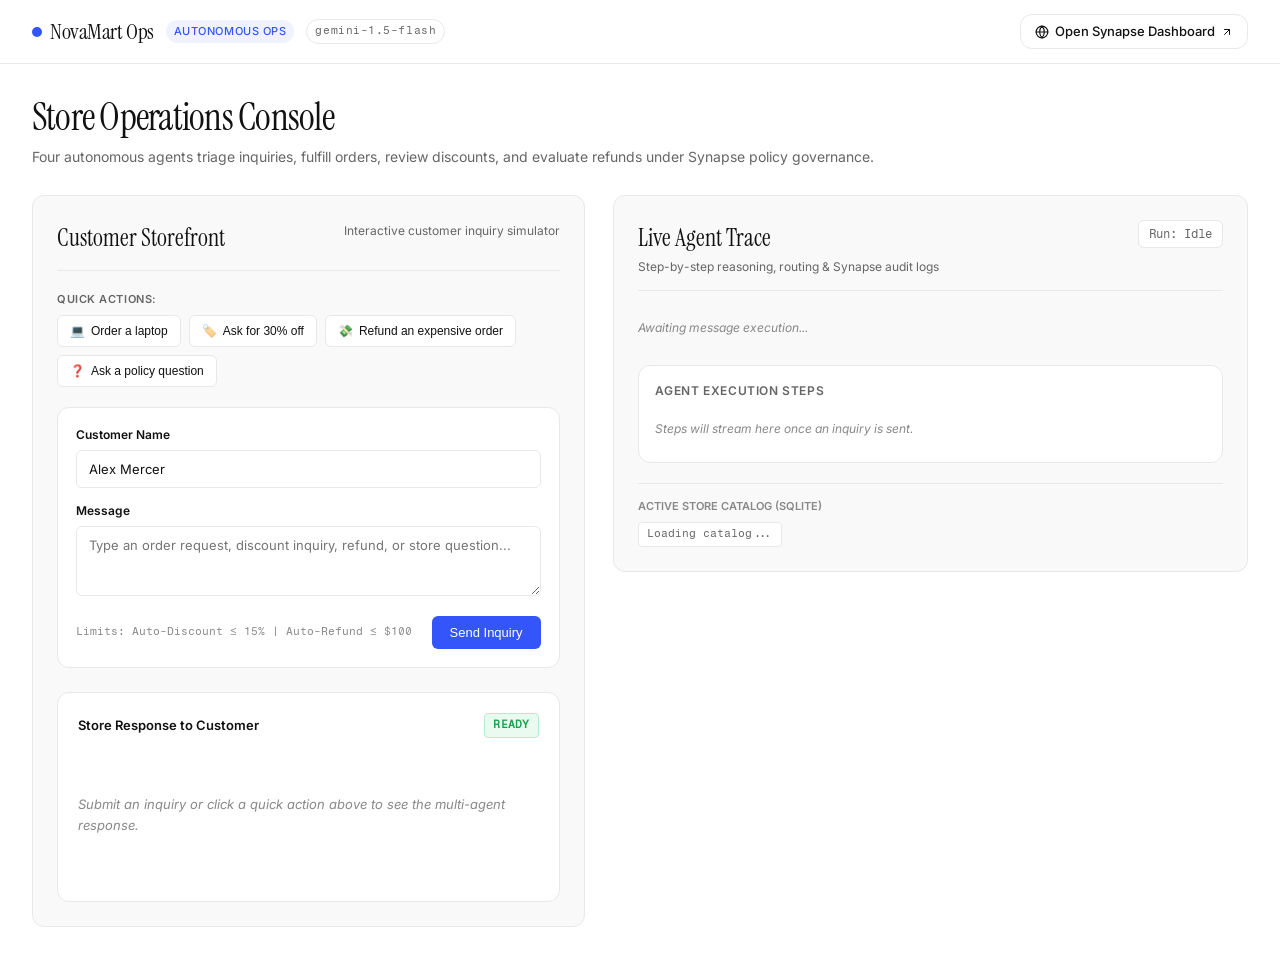
==== static/index.html @ 1705e511 "feat: implement 4 AI agents, Synapse SDK, and storefront UI" ====
<!DOCTYPE html>
<html lang="en">
<head>
  <meta charset="UTF-8">
  <meta name="viewport" content="width=device-width, initial-scale=1.0">
  <title>NovaMart Ops — Multi-Agent Electronics Storefront</title>
  
  <!-- Google Fonts: Inter, Instrument Serif, Fragment Mono -->
  <link rel="preconnect" href="https://fonts.googleapis.com">
  <link rel="preconnect" href="https://fonts.gstatic.com" crossorigin>
  <link href="https://fonts.googleapis.com/css2?family=Fragment+Mono:ital@0;1&family=Instrument+Serif:ital@0;1&family=Inter:wght@400;500;600;700&display=swap" rel="stylesheet">
  
  <link rel="stylesheet" href="/static/styles.css">
</head>
<body>
  <!-- Global Top Header -->
  <header class="app-header">
    <div class="header-left">
      <div class="brand-logo">
        <span class="logo-dot"></span>
        <span class="brand-title">NovaMart Ops</span>
      </div>
      <span class="header-pill">Autonomous Ops</span>
      <span class="header-pill outline" id="geminiModelPill">gemini-1.5-flash</span>
    </div>

    <div class="header-right">
      <a href="#" id="synapseDashboardLink" target="_blank" class="synapse-link" title="Open Synapse OS Management Console">
        <svg width="14" height="14" viewBox="0 0 24 24" fill="none" stroke="currentColor" stroke-width="2" stroke-linecap="round" stroke-linejoin="round">
          <circle cx="12" cy="12" r="10"></circle>
          <path d="M12 2a14.5 14.5 0 0 0 0 20 14.5 14.5 0 0 0 0-20"></path>
          <path d="M2 12h20"></path>
        </svg>
        <span>Open Synapse Dashboard</span>
        <svg width="12" height="12" viewBox="0 0 24 24" fill="none" stroke="currentColor" stroke-width="2" stroke-linecap="round" stroke-linejoin="round">
          <path d="M7 17l9.2-9.2M17 17V7H7"></path>
        </svg>
      </a>
    </div>
  </header>

  <!-- Main Grid Layout -->
  <main class="main-container">
    <div class="hero-strip">
      <h1 class="page-headline">Store Operations Console</h1>
      <p class="page-subline">Four autonomous agents triage inquiries, fulfill orders, review discounts, and evaluate refunds under Synapse policy governance.</p>
    </div>

    <div class="content-grid">
      <!-- LEFT PANEL: Customer Chat & Quick Actions -->
      <section class="panel chat-panel">
        <div class="panel-header">
          <h2 class="panel-title">Customer Storefront</h2>
          <span class="panel-subtitle">Interactive customer inquiry simulator</span>
        </div>

        <div class="quick-actions-bar">
          <span class="quick-label">Quick Actions:</span>
          <div class="quick-buttons">
            <button class="quick-btn" data-query="I'd like to order a laptop, please.">
              <span>💻</span> Order a laptop
            </button>
            <button class="quick-btn" data-query="Can I please get a 30% discount on my order?">
              <span>🏷️</span> Ask for 30% off
            </button>
            <button class="quick-btn" data-query="I need to refund an expensive order of $1,299.99 for a laptop.">
              <span>💸</span> Refund an expensive order
            </button>
            <button class="quick-btn" data-query="What is your return policy and warranty on electronics?">
              <span>❓</span> Ask a policy question
            </button>
          </div>
        </div>

        <form id="chatForm" class="chat-form">
          <div class="input-row">
            <label for="customerName" class="field-label">Customer Name</label>
            <input type="text" id="customerName" class="text-input" value="Alex Mercer" placeholder="e.g. Jordan Lee" required>
          </div>

          <div class="input-row">
            <label for="customerMessage" class="field-label">Message</label>
            <textarea id="customerMessage" class="textarea-input" rows="3" placeholder="Type an order request, discount inquiry, refund, or store question..." required></textarea>
          </div>

          <div class="form-footer">
            <div class="policy-reminder mono-text">Limits: Auto-Discount ≤ 15% | Auto-Refund ≤ $100</div>
            <button type="submit" id="sendBtn" class="btn-primary">
              <span id="btnText">Send Inquiry</span>
              <span id="btnSpinner" class="spinner" style="display: none;"></span>
            </button>
          </div>
        </form>

        <!-- Customer Reply Box -->
        <div class="reply-container" id="replyContainer">
          <div class="reply-header">
            <span class="reply-title">Store Response to Customer</span>
            <span class="chip chip-completed" id="replyStatusChip">Ready</span>
          </div>

          <!-- Human Approval Banner (Shown conditionally) -->
          <div class="approval-banner" id="approvalBanner" style="display: none;">
            <div class="approval-icon">⚠️</div>
            <div class="approval-content">
              <div class="approval-title">WAITING FOR HUMAN APPROVAL</div>
              <div class="approval-desc" id="approvalText">This transaction exceeds automated safety policy limits and has been escalated to Synapse for manager approval.</div>
            </div>
          </div>

          <div class="reply-body" id="replyBody">
            <p class="placeholder-text">Submit an inquiry or click a quick action above to see the multi-agent response.</p>
          </div>
        </div>
      </section>

      <!-- RIGHT PANEL: Live Multi-Agent Execution Trace -->
      <section class="panel trace-panel">
        <div class="panel-header">
          <div class="trace-header-titles">
            <h2 class="panel-title">Live Agent Trace</h2>
            <span class="panel-subtitle">Step-by-step reasoning, routing & Synapse audit logs</span>
          </div>
          <div class="trace-meta-id mono-text" id="traceRunId">Run: Idle</div>
        </div>

        <!-- Agent Execution Pipeline Summary -->
        <div class="agents-ran-strip" id="agentsRanStrip">
          <div class="empty-trace-note">Awaiting message execution...</div>
        </div>

        <!-- Aggregated Metrics Card -->
        <div class="metrics-grid" id="metricsGrid" style="display: none;">
          <div class="metric-card">
            <div class="metric-label">Input Tokens</div>
            <div class="metric-val mono-text" id="metricInTokens">0</div>
          </div>
          <div class="metric-card">
            <div class="metric-label">Output Tokens</div>
            <div class="metric-val mono-text" id="metricOutTokens">0</div>
          </div>
          <div class="metric-card">
            <div class="metric-label">Est. Cost (USD)</div>
            <div class="metric-val mono-text" id="metricCost">$0.000000</div>
          </div>
          <div class="metric-card">
            <div class="metric-label">Total Latency</div>
            <div class="metric-val mono-text" id="metricLatency">0 ms</div>
          </div>
        </div>

        <!-- Detailed Execution Steps -->
        <div class="steps-container">
          <div class="steps-title">Agent Execution Steps</div>
          <div class="steps-list" id="stepsList">
            <div class="empty-steps">Steps will stream here once an inquiry is sent.</div>
          </div>
        </div>

        <!-- Inventory Preview Footnote -->
        <div class="inventory-footer">
          <div class="inventory-title">Active Store Catalog (SQLite)</div>
          <div class="inventory-chips" id="inventoryChips">
            <span class="inv-chip mono-text">Loading catalog...</span>
          </div>
        </div>
      </section>
    </div>
  </main>

  <script src="/static/app.js"></script>
</body>
</html>
---- static/styles.css ----
/* ==========================================================================
   NovaMart Ops — Synapse OS Design System Theme
   Colors: Primary Blue #3455fa, Light Gray #f5f5f5, Border #e8e8e8, Text #111111
   Typography: Instrument Serif, Inter, Fragment Mono
   ========================================================================== */

:root {
  --bg-color: #ffffff;
  --text-main: #111111;
  --text-muted: #666666;
  --text-light: #888888;
  --panel-bg: #f9f9f9;
  --panel-card-bg: #ffffff;
  --border-color: #e8e8e8;
  --border-focus: #3455fa;
  --primary-blue: #3455fa;
  --primary-hover: #2643db;
  --chip-processing: #3455fa;
  --chip-completed: #16a34a;
  --chip-error: #dc2626;
  --chip-waiting: #d97706;
  --radius-sm: 6px;
  --radius-md: 12px;
  --radius-lg: 16px;
  --font-serif: 'Instrument Serif', Georgia, serif;
  --font-sans: 'Inter', -apple-system, BlinkMacSystemFont, "Segoe UI", Roboto, sans-serif;
  --font-mono: 'Fragment Mono', Menlo, Monaco, Consolas, monospace;
}

* {
  box-sizing: border-box;
  margin: 0;
  padding: 0;
}

body {
  background-color: var(--bg-color);
  color: var(--text-main);
  font-family: var(--font-sans);
  line-height: 1.5;
  -webkit-font-smoothing: antialiased;
  min-height: 100vh;
}

/* Header */
.app-header {
  height: 64px;
  border-bottom: 1px solid var(--border-color);
  display: flex;
  align-items: center;
  justify-content: space-between;
  padding: 0 32px;
  background: #ffffff;
  position: sticky;
  top: 0;
  z-index: 50;
}

.header-left {
  display: flex;
  align-items: center;
  gap: 12px;
}

.brand-logo {
  display: flex;
  align-items: center;
  gap: 8px;
}

.logo-dot {
  width: 10px;
  height: 10px;
  border-radius: 50%;
  background-color: var(--primary-blue);
  display: inline-block;
}

.brand-title {
  font-family: var(--font-serif);
  font-size: 22px;
  font-weight: 500;
  letter-spacing: -0.02em;
  color: var(--text-main);
}

.header-pill {
  font-size: 11px;
  font-weight: 500;
  padding: 3px 8px;
  border-radius: 20px;
  background-color: #f0f3ff;
  color: var(--primary-blue);
  text-transform: uppercase;
  letter-spacing: 0.05em;
}

.header-pill.outline {
  background: transparent;
  border: 1px solid var(--border-color);
  color: var(--text-muted);
  font-family: var(--font-mono);
  text-transform: none;
}

.synapse-link {
  display: inline-flex;
  align-items: center;
  gap: 6px;
  color: var(--text-main);
  text-decoration: none;
  font-size: 13px;
  font-weight: 500;
  padding: 7px 14px;
  border: 1px solid var(--border-color);
  border-radius: var(--radius-md);
  transition: all 0.15s ease;
  background: #ffffff;
}

.synapse-link:hover {
  background-color: #f7f7f7;
  border-color: #d0d0d0;
  color: var(--primary-blue);
}

/* Layout */
.main-container {
  max-width: 1380px;
  margin: 0 auto;
  padding: 32px;
}

.hero-strip {
  margin-bottom: 28px;
}

.page-headline {
  font-family: var(--font-serif);
  font-size: 38px;
  font-weight: 400;
  letter-spacing: -0.02em;
  color: var(--text-main);
  line-height: 1.15;
  margin-bottom: 6px;
}

.page-subline {
  font-size: 14px;
  color: var(--text-muted);
}

.content-grid {
  display: grid;
  grid-template-columns: 1fr 1.15fr;
  gap: 28px;
  align-items: start;
}

/* Panels */
.panel {
  background-color: var(--panel-bg);
  border: 1px solid var(--border-color);
  border-radius: var(--radius-md);
  padding: 24px;
}

.panel-header {
  display: flex;
  align-items: flex-start;
  justify-content: space-between;
  margin-bottom: 20px;
  border-bottom: 1px solid var(--border-color);
  padding-bottom: 14px;
}

.panel-title {
  font-family: var(--font-serif);
  font-size: 24px;
  font-weight: 400;
  color: var(--text-main);
}

.panel-subtitle {
  font-size: 12px;
  color: var(--text-muted);
  display: block;
  margin-top: 2px;
}

/* Quick Actions */
.quick-actions-bar {
  margin-bottom: 20px;
}

.quick-label {
  font-size: 11px;
  font-weight: 600;
  text-transform: uppercase;
  letter-spacing: 0.05em;
  color: var(--text-muted);
  display: block;
  margin-bottom: 8px;
}

.quick-buttons {
  display: flex;
  flex-wrap: wrap;
  gap: 8px;
}

.quick-btn {
  background-color: #ffffff;
  border: 1px solid var(--border-color);
  border-radius: var(--radius-sm);
  padding: 8px 12px;
  font-size: 12px;
  font-weight: 500;
  color: var(--text-main);
  cursor: pointer;
  display: inline-flex;
  align-items: center;
  gap: 6px;
  transition: all 0.12s ease;
}

.quick-btn:hover {
  border-color: var(--primary-blue);
  background-color: #f6f8ff;
  color: var(--primary-blue);
}

/* Forms */
.chat-form {
  background-color: #ffffff;
  border: 1px solid var(--border-color);
  border-radius: var(--radius-md);
  padding: 18px;
  margin-bottom: 24px;
}

.input-row {
  margin-bottom: 14px;
}

.field-label {
  display: block;
  font-size: 12px;
  font-weight: 600;
  color: var(--text-main);
  margin-bottom: 6px;
}

.text-input,
.textarea-input {
  width: 100%;
  border: 1px solid var(--border-color);
  border-radius: var(--radius-sm);
  padding: 10px 12px;
  font-size: 13px;
  font-family: var(--font-sans);
  color: var(--text-main);
  background-color: #ffffff;
  outline: none;
  transition: border-color 0.12s;
}

.text-input:focus,
.textarea-input:focus {
  border-color: var(--border-focus);
}

.textarea-input {
  resize: vertical;
}

.form-footer {
  display: flex;
  align-items: center;
  justify-content: space-between;
  margin-top: 10px;
}

.policy-reminder {
  font-size: 11px;
  color: var(--text-light);
}

.btn-primary {
  background-color: var(--primary-blue);
  color: #ffffff;
  border: none;
  border-radius: var(--radius-sm);
  padding: 9px 18px;
  font-size: 13px;
  font-weight: 500;
  cursor: pointer;
  display: inline-flex;
  align-items: center;
  gap: 8px;
  transition: background-color 0.15s;
}

.btn-primary:hover {
  background-color: var(--primary-hover);
}

.btn-primary:disabled {
  opacity: 0.6;
  cursor: not-allowed;
}

/* Response Box */
.reply-container {
  background-color: #ffffff;
  border: 1px solid var(--border-color);
  border-radius: var(--radius-md);
  padding: 20px;
}

.reply-header {
  display: flex;
  align-items: center;
  justify-content: space-between;
  margin-bottom: 12px;
}

.reply-title {
  font-size: 13px;
  font-weight: 600;
  color: var(--text-main);
}

.reply-body {
  font-size: 14px;
  color: var(--text-main);
  line-height: 1.6;
  white-space: pre-wrap;
}

.placeholder-text {
  color: var(--text-light);
  font-style: italic;
  font-size: 13px;
}

/* Approval Banner */
.approval-banner {
  background-color: #fffbeb;
  border: 1px solid #fde68a;
  border-radius: var(--radius-sm);
  padding: 12px 14px;
  display: flex;
  align-items: flex-start;
  gap: 12px;
  margin-bottom: 16px;
}

.approval-icon {
  font-size: 18px;
  line-height: 1;
}

.approval-title {
  font-family: var(--font-mono);
  font-size: 12px;
  font-weight: 700;
  color: #b45309;
  letter-spacing: 0.04em;
  margin-bottom: 3px;
}

.approval-desc {
  font-size: 12px;
  color: #92400e;
  line-height: 1.45;
}

/* Trace Panel Styles */
.trace-meta-id {
  font-size: 12px;
  color: var(--text-muted);
  background-color: #ffffff;
  padding: 4px 10px;
  border-radius: var(--radius-sm);
  border: 1px solid var(--border-color);
}

/* Agent Strip */
.agents-ran-strip {
  display: flex;
  flex-direction: column;
  gap: 10px;
  margin-bottom: 20px;
}

.agent-row-card {
  background-color: #ffffff;
  border: 1px solid var(--border-color);
  border-radius: var(--radius-sm);
  padding: 12px 14px;
  display: flex;
  align-items: center;
  justify-content: space-between;
}

.agent-info {
  display: flex;
  align-items: center;
  gap: 10px;
}

.agent-title {
  font-size: 13px;
  font-weight: 600;
}

.agent-metrics-mini {
  display: flex;
  align-items: center;
  gap: 14px;
  font-size: 11px;
  color: var(--text-muted);
}

/* Metrics Grid */
.metrics-grid {
  display: grid;
  grid-template-columns: repeat(4, 1fr);
  gap: 10px;
  margin-bottom: 20px;
}

.metric-card {
  background-color: #ffffff;
  border: 1px solid var(--border-color);
  border-radius: var(--radius-sm);
  padding: 10px 12px;
}

.metric-label {
  font-size: 10px;
  font-weight: 600;
  text-transform: uppercase;
  color: var(--text-light);
  margin-bottom: 4px;
}

.metric-val {
  font-size: 13px;
  color: var(--text-main);
  font-weight: 600;
}

/* Steps List */
.steps-container {
  background-color: #ffffff;
  border: 1px solid var(--border-color);
  border-radius: var(--radius-md);
  padding: 16px;
  margin-bottom: 20px;
}

.steps-title {
  font-size: 12px;
  font-weight: 600;
  text-transform: uppercase;
  letter-spacing: 0.05em;
  color: var(--text-muted);
  margin-bottom: 12px;
}

.steps-list {
  display: flex;
  flex-direction: column;
  gap: 10px;
}

.step-item {
  border-left: 2px solid var(--primary-blue);
  padding-left: 12px;
  margin-left: 4px;
}

.step-header {
  display: flex;
  align-items: center;
  gap: 8px;
  margin-bottom: 4px;
}

.step-num {
  font-size: 11px;
  font-weight: 700;
  color: var(--primary-blue);
}

.step-agent {
  font-size: 11px;
  font-weight: 600;
  color: var(--text-main);
}

.step-action {
  font-size: 10px;
  background-color: #f0f0f0;
  padding: 2px 6px;
  border-radius: 4px;
  color: #333333;
}

.step-detail {
  font-size: 12px;
  color: var(--text-muted);
  line-height: 1.45;
}

.empty-trace-note,
.empty-steps {
  font-size: 12px;
  color: var(--text-light);
  font-style: italic;
  padding: 8px 0;
}

/* Status Chips */
.chip {
  display: inline-flex;
  align-items: center;
  padding: 3px 8px;
  border-radius: 4px;
  font-size: 11px;
  font-weight: 600;
  font-family: var(--font-mono);
  letter-spacing: 0.02em;
  text-transform: uppercase;
}

.chip-processing {
  background-color: #ebf0ff;
  color: var(--chip-processing);
  border: 1px solid #cbd7ff;
}

.chip-completed {
  background-color: #eafaf1;
  color: var(--chip-completed);
  border: 1px solid #b7ebd0;
}

.chip-waiting {
  background-color: #fef8ee;
  color: var(--chip-waiting);
  border: 1px solid #f9dfaf;
}

.chip-error {
  background-color: #feeeee;
  color: var(--chip-error);
  border: 1px solid #f9c2c2;
}

/* Inventory Footnote */
.inventory-footer {
  border-top: 1px solid var(--border-color);
  padding-top: 14px;
}

.inventory-title {
  font-size: 11px;
  font-weight: 600;
  text-transform: uppercase;
  color: var(--text-light);
  margin-bottom: 8px;
}

.inventory-chips {
  display: flex;
  flex-wrap: wrap;
  gap: 6px;
}

.inv-chip {
  background-color: #ffffff;
  border: 1px solid var(--border-color);
  border-radius: 4px;
  font-size: 11px;
  padding: 3px 8px;
  color: var(--text-muted);
}

/* Utility */
.mono-text {
  font-family: var(--font-mono);
}

.spinner {
  display: inline-block;
  width: 14px;
  height: 14px;
  border: 2px solid rgba(255, 255, 255, 0.3);
  border-radius: 50%;
  border-top-color: #ffffff;
  animation: spin 0.7s linear infinite;
}

@keyframes spin {
  to { transform: rotate(360deg); }
}

/* Responsive */
@media (max-width: 960px) {
  .content-grid {
    grid-template-columns: 1fr;
  }
  .app-header {
    padding: 0 16px;
  }
  .main-container {
    padding: 20px 16px;
  }
  .metrics-grid {
    grid-template-columns: repeat(2, 1fr);
  }
}
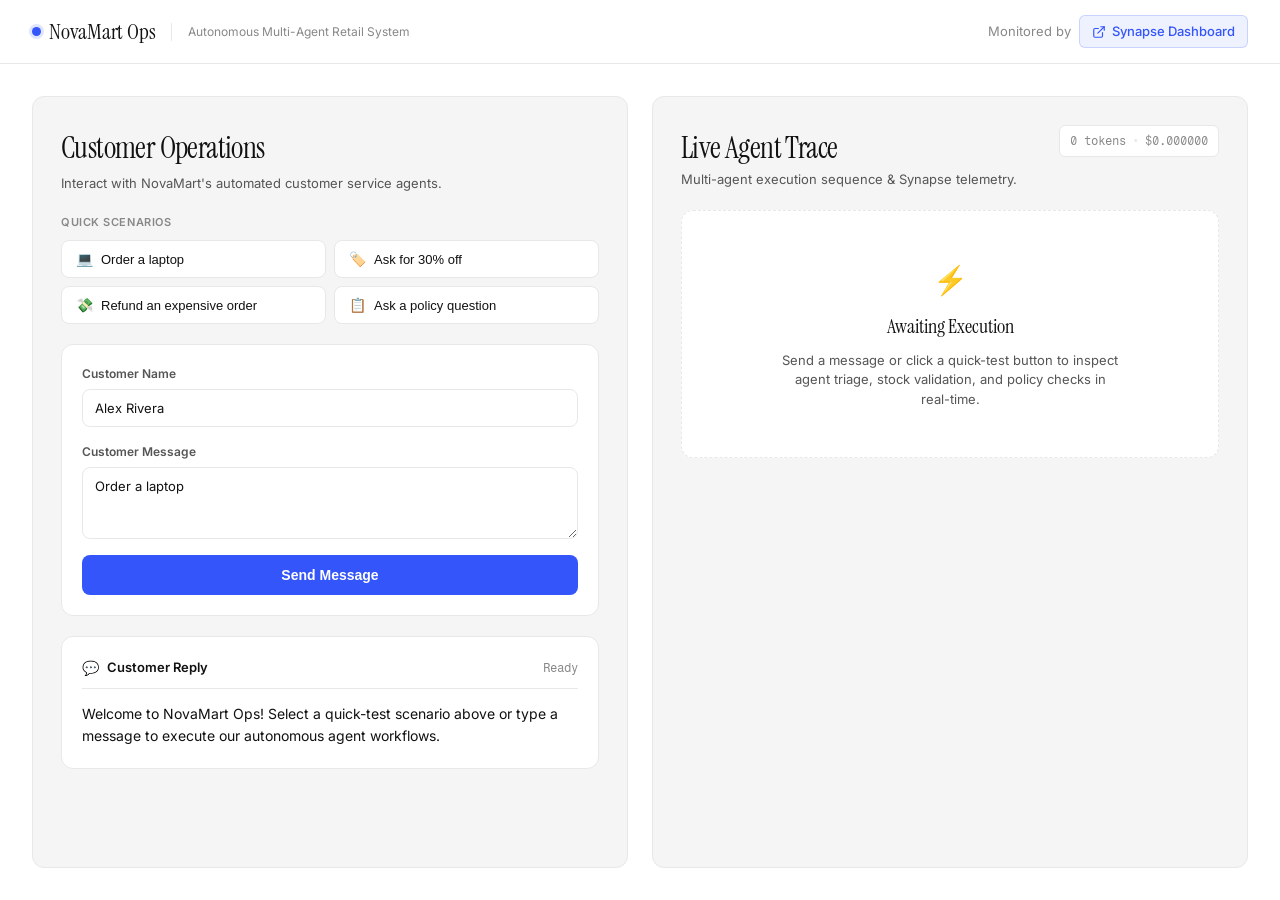
==== commit e5bb14af: "feat: initial commit for NovaMart Ops multi-agent retail system with Synapse integration" ====
--- a/static/index.html
+++ b/static/index.html
@@ -3,169 +3,131 @@
 <head>
   <meta charset="UTF-8">
   <meta name="viewport" content="width=device-width, initial-scale=1.0">
-  <title>NovaMart Ops — Multi-Agent Electronics Storefront</title>
-  
-  <!-- Google Fonts: Inter, Instrument Serif, Fragment Mono -->
+  <title>NovaMart Ops — Multi-Agent Customer Operations</title>
   <link rel="preconnect" href="https://fonts.googleapis.com">
   <link rel="preconnect" href="https://fonts.gstatic.com" crossorigin>
-  <link href="https://fonts.googleapis.com/css2?family=Fragment+Mono:ital@0;1&family=Instrument+Serif:ital@0;1&family=Inter:wght@400;500;600;700&display=swap" rel="stylesheet">
-  
-  <link rel="stylesheet" href="/static/styles.css">
+  <link href="https://fonts.googleapis.com/css2?family=Fragment+Mono:ital,wght@0,400;0,500;1,400&family=Instrument+Serif:ital@0;1&family=Inter:wght@400;500;600;700&display=swap" rel="stylesheet">
+  <link rel="stylesheet" href="/static/style.css">
 </head>
 <body>
-  <!-- Global Top Header -->
+  <!-- Header -->
   <header class="app-header">
     <div class="header-left">
-      <div class="brand-logo">
-        <span class="logo-dot"></span>
+      <div class="brand-badge">
+        <span class="brand-dot"></span>
         <span class="brand-title">NovaMart Ops</span>
       </div>
-      <span class="header-pill">Autonomous Ops</span>
-      <span class="header-pill outline" id="geminiModelPill">gemini-1.5-flash</span>
+      <span class="header-tag">Autonomous Multi-Agent Retail System</span>
     </div>
-
     <div class="header-right">
-      <a href="#" id="synapseDashboardLink" target="_blank" class="synapse-link" title="Open Synapse OS Management Console">
-        <svg width="14" height="14" viewBox="0 0 24 24" fill="none" stroke="currentColor" stroke-width="2" stroke-linecap="round" stroke-linejoin="round">
-          <circle cx="12" cy="12" r="10"></circle>
-          <path d="M12 2a14.5 14.5 0 0 0 0 20 14.5 14.5 0 0 0 0-20"></path>
-          <path d="M2 12h20"></path>
-        </svg>
-        <span>Open Synapse Dashboard</span>
-        <svg width="12" height="12" viewBox="0 0 24 24" fill="none" stroke="currentColor" stroke-width="2" stroke-linecap="round" stroke-linejoin="round">
-          <path d="M7 17l9.2-9.2M17 17V7H7"></path>
-        </svg>
-      </a>
+      <div class="header-meta">
+        <span class="meta-label">Monitored by</span>
+        <a id="synapse-dashboard-link" href="https://api.synapse.example.com" target="_blank" rel="noopener noreferrer" class="synapse-link">
+          <svg width="14" height="14" viewBox="0 0 24 24" fill="none" stroke="currentColor" stroke-width="2" stroke-linecap="round" stroke-linejoin="round"><path d="M18 13v6a2 2 0 0 1-2 2H5a2 2 0 0 1-2-2V8a2 2 0 0 1 2-2h6"></path><polyline points="15 3 21 3 21 9"></polyline><line x1="10" y1="14" x2="21" y2="3"></line></svg>
+          Synapse Dashboard
+        </a>
+      </div>
     </div>
   </header>
 
-  <!-- Main Grid Layout -->
-  <main class="main-container">
-    <div class="hero-strip">
-      <h1 class="page-headline">Store Operations Console</h1>
-      <p class="page-subline">Four autonomous agents triage inquiries, fulfill orders, review discounts, and evaluate refunds under Synapse policy governance.</p>
-    </div>
+  <!-- Main Container -->
+  <main class="main-layout">
+    <!-- Left Column: Customer Console -->
+    <section class="panel console-panel">
+      <div class="panel-header">
+        <h1 class="panel-title">Customer Operations</h1>
+        <p class="panel-subtitle">Interact with NovaMart's automated customer service agents.</p>
+      </div>
 
-    <div class="content-grid">
-      <!-- LEFT PANEL: Customer Chat & Quick Actions -->
-      <section class="panel chat-panel">
-        <div class="panel-header">
-          <h2 class="panel-title">Customer Storefront</h2>
-          <span class="panel-subtitle">Interactive customer inquiry simulator</span>
+      <!-- Quick Test Buttons -->
+      <div class="quick-tests-container">
+        <div class="section-label">Quick Scenarios</div>
+        <div class="quick-buttons-grid">
+          <button type="button" class="btn-quick" data-text="Order a laptop">
+            <span class="quick-icon">💻</span>
+            <span>Order a laptop</span>
+          </button>
+          <button type="button" class="btn-quick" data-text="Ask for 30% off">
+            <span class="quick-icon">🏷️</span>
+            <span>Ask for 30% off</span>
+          </button>
+          <button type="button" class="btn-quick" data-text="Refund an expensive order">
+            <span class="quick-icon">💸</span>
+            <span>Refund an expensive order</span>
+          </button>
+          <button type="button" class="btn-quick" data-text="What is your return and warranty policy?">
+            <span class="quick-icon">📋</span>
+            <span>Ask a policy question</span>
+          </button>
+        </div>
+      </div>
+
+      <!-- Customer Input Form -->
+      <form id="chat-form" class="chat-form">
+        <div class="form-row">
+          <label for="customer-name" class="input-label">Customer Name</label>
+          <input type="text" id="customer-name" class="text-input" value="Alex Rivera" placeholder="e.g. Alex Rivera" required>
         </div>
 
-        <div class="quick-actions-bar">
-          <span class="quick-label">Quick Actions:</span>
-          <div class="quick-buttons">
-            <button class="quick-btn" data-query="I'd like to order a laptop, please.">
-              <span>💻</span> Order a laptop
-            </button>
-            <button class="quick-btn" data-query="Can I please get a 30% discount on my order?">
-              <span>🏷️</span> Ask for 30% off
-            </button>
-            <button class="quick-btn" data-query="I need to refund an expensive order of $1,299.99 for a laptop.">
-              <span>💸</span> Refund an expensive order
-            </button>
-            <button class="quick-btn" data-query="What is your return policy and warranty on electronics?">
-              <span>❓</span> Ask a policy question
-            </button>
+        <div class="form-row">
+          <label for="customer-message" class="input-label">Customer Message</label>
+          <textarea id="customer-message" class="text-area" rows="3" placeholder="Type your order, refund, discount, or policy question..." required>Order a laptop</textarea>
+        </div>
+
+        <button type="submit" id="btn-submit" class="btn-primary">
+          <span class="btn-text">Send Message</span>
+          <span class="btn-spinner" style="display:none;"></span>
+        </button>
+      </form>
+
+      <!-- Customer Reply Section -->
+      <div class="customer-reply-card" id="reply-container">
+        <div class="reply-header">
+          <div class="reply-title-row">
+            <span class="reply-icon">💬</span>
+            <span class="reply-title">Customer Reply</span>
+          </div>
+          <span id="reply-time" class="mono-meta">Ready</span>
+        </div>
+
+        <!-- Approval Alert Banner -->
+        <div id="approval-banner" class="approval-alert" style="display:none;">
+          <div class="alert-icon">⚠️</div>
+          <div class="alert-body">
+            <div class="alert-title">WAITING FOR HUMAN APPROVAL</div>
+            <div id="approval-notice-text" class="alert-text"></div>
           </div>
         </div>
 
-        <form id="chatForm" class="chat-form">
-          <div class="input-row">
-            <label for="customerName" class="field-label">Customer Name</label>
-            <input type="text" id="customerName" class="text-input" value="Alex Mercer" placeholder="e.g. Jordan Lee" required>
-          </div>
+        <div id="customer-reply-content" class="reply-body">
+          Welcome to NovaMart Ops! Select a quick-test scenario above or type a message to execute our autonomous agent workflows.
+        </div>
+      </div>
+    </section>
 
-          <div class="input-row">
-            <label for="customerMessage" class="field-label">Message</label>
-            <textarea id="customerMessage" class="textarea-input" rows="3" placeholder="Type an order request, discount inquiry, refund, or store question..." required></textarea>
-          </div>
+    <!-- Right Column: Live Agent Trace & Synapse Monitor -->
+    <section class="panel trace-panel">
+      <div class="panel-header trace-header-row">
+        <div>
+          <h2 class="panel-title">Live Agent Trace</h2>
+          <p class="panel-subtitle">Multi-agent execution sequence & Synapse telemetry.</p>
+        </div>
+        <div class="trace-totals mono-meta" id="trace-summary">
+          <span>0 tokens</span>
+          <span class="dot-separator">•</span>
+          <span>$0.000000</span>
+        </div>
+      </div>
 
-          <div class="form-footer">
-            <div class="policy-reminder mono-text">Limits: Auto-Discount ≤ 15% | Auto-Refund ≤ $100</div>
-            <button type="submit" id="sendBtn" class="btn-primary">
-              <span id="btnText">Send Inquiry</span>
-              <span id="btnSpinner" class="spinner" style="display: none;"></span>
-            </button>
-          </div>
-        </form>
-
-        <!-- Customer Reply Box -->
-        <div class="reply-container" id="replyContainer">
-          <div class="reply-header">
-            <span class="reply-title">Store Response to Customer</span>
-            <span class="chip chip-completed" id="replyStatusChip">Ready</span>
-          </div>
-
-          <!-- Human Approval Banner (Shown conditionally) -->
-          <div class="approval-banner" id="approvalBanner" style="display: none;">
-            <div class="approval-icon">⚠️</div>
-            <div class="approval-content">
-              <div class="approval-title">WAITING FOR HUMAN APPROVAL</div>
-              <div class="approval-desc" id="approvalText">This transaction exceeds automated safety policy limits and has been escalated to Synapse for manager approval.</div>
-            </div>
-          </div>
-
-          <div class="reply-body" id="replyBody">
-            <p class="placeholder-text">Submit an inquiry or click a quick action above to see the multi-agent response.</p>
-          </div>
+      <!-- Agent Chain Container -->
+      <div id="agent-chain-list" class="agent-chain">
+        <div class="empty-trace-state">
+          <div class="empty-icon">⚡</div>
+          <div class="empty-title">Awaiting Execution</div>
+          <div class="empty-desc">Send a message or click a quick-test button to inspect agent triage, stock validation, and policy checks in real-time.</div>
         </div>
-      </section>
-
-      <!-- RIGHT PANEL: Live Multi-Agent Execution Trace -->
-      <section class="panel trace-panel">
-        <div class="panel-header">
-          <div class="trace-header-titles">
-            <h2 class="panel-title">Live Agent Trace</h2>
-            <span class="panel-subtitle">Step-by-step reasoning, routing & Synapse audit logs</span>
-          </div>
-          <div class="trace-meta-id mono-text" id="traceRunId">Run: Idle</div>
-        </div>
-
-        <!-- Agent Execution Pipeline Summary -->
-        <div class="agents-ran-strip" id="agentsRanStrip">
-          <div class="empty-trace-note">Awaiting message execution...</div>
-        </div>
-
-        <!-- Aggregated Metrics Card -->
-        <div class="metrics-grid" id="metricsGrid" style="display: none;">
-          <div class="metric-card">
-            <div class="metric-label">Input Tokens</div>
-            <div class="metric-val mono-text" id="metricInTokens">0</div>
-          </div>
-          <div class="metric-card">
-            <div class="metric-label">Output Tokens</div>
-            <div class="metric-val mono-text" id="metricOutTokens">0</div>
-          </div>
-          <div class="metric-card">
-            <div class="metric-label">Est. Cost (USD)</div>
-            <div class="metric-val mono-text" id="metricCost">$0.000000</div>
-          </div>
-          <div class="metric-card">
-            <div class="metric-label">Total Latency</div>
-            <div class="metric-val mono-text" id="metricLatency">0 ms</div>
-          </div>
-        </div>
-
-        <!-- Detailed Execution Steps -->
-        <div class="steps-container">
-          <div class="steps-title">Agent Execution Steps</div>
-          <div class="steps-list" id="stepsList">
-            <div class="empty-steps">Steps will stream here once an inquiry is sent.</div>
-          </div>
-        </div>
-
-        <!-- Inventory Preview Footnote -->
-        <div class="inventory-footer">
-          <div class="inventory-title">Active Store Catalog (SQLite)</div>
-          <div class="inventory-chips" id="inventoryChips">
-            <span class="inv-chip mono-text">Loading catalog...</span>
-          </div>
-        </div>
-      </section>
-    </div>
+      </div>
+    </section>
   </main>
 
   <script src="/static/app.js"></script>
--- a/static/style.css
+++ b/static/style.css
@@ -0,0 +1,614 @@
+/* ==============================================================================
+   NovaMart Ops - Synapse OS Aesthetic Design System
+   ============================================================================== */
+
+:root {
+  --bg-page: #ffffff;
+  --bg-panel: #f5f5f5;
+  --bg-subtle: #fafafa;
+  --border-color: #e8e8e8;
+  --border-hover: #d1d5db;
+  
+  --text-primary: #111111;
+  --text-secondary: #555555;
+  --text-tertiary: #888888;
+  
+  --primary-blue: #3455fa;
+  --primary-blue-hover: #2643dc;
+  --primary-blue-subtle: #eef2ff;
+
+  /* Status Colors */
+  --status-proc-bg: #eff6ff;
+  --status-proc-text: #1d4ed8;
+  --status-proc-border: #bfdbfe;
+
+  --status-comp-bg: #f0fdf4;
+  --status-comp-text: #166534;
+  --status-comp-border: #bbf7d0;
+
+  --status-wait-bg: #fffbeb;
+  --status-wait-text: #b45309;
+  --status-wait-border: #fde68a;
+
+  --status-err-bg: #fef2f2;
+  --status-err-text: #991b1b;
+  --status-err-border: #fecaca;
+
+  /* Typography */
+  --font-serif: "Instrument Serif", Georgia, serif;
+  --font-sans: "Inter", -apple-system, BlinkMacSystemFont, "Segoe UI", Roboto, sans-serif;
+  --font-mono: "Fragment Mono", monospace;
+
+  --radius-lg: 12px;
+  --radius-md: 8px;
+  --radius-sm: 6px;
+}
+
+* {
+  box-sizing: border-box;
+  margin: 0;
+  padding: 0;
+}
+
+body {
+  background-color: var(--bg-page);
+  color: var(--text-primary);
+  font-family: var(--font-sans);
+  font-size: 14px;
+  line-height: 1.5;
+  -webkit-font-smoothing: antialiased;
+  min-height: 100vh;
+  display: flex;
+  flex-direction: column;
+}
+
+/* Header */
+.app-header {
+  height: 64px;
+  background-color: #ffffff;
+  border-bottom: 1px solid var(--border-color);
+  padding: 0 32px;
+  display: flex;
+  align-items: center;
+  justify-content: space-between;
+}
+
+.header-left {
+  display: flex;
+  align-items: center;
+  gap: 16px;
+}
+
+.brand-badge {
+  display: flex;
+  align-items: center;
+  gap: 8px;
+}
+
+.brand-dot {
+  width: 9px;
+  height: 9px;
+  background-color: var(--primary-blue);
+  border-radius: 50%;
+  box-shadow: 0 0 0 3px rgba(52, 85, 250, 0.15);
+}
+
+.brand-title {
+  font-family: var(--font-serif);
+  font-size: 22px;
+  font-weight: 400;
+  letter-spacing: -0.01em;
+  color: var(--text-primary);
+}
+
+.header-tag {
+  font-size: 12px;
+  color: var(--text-tertiary);
+  border-left: 1px solid var(--border-color);
+  padding-left: 16px;
+}
+
+.header-right {
+  display: flex;
+  align-items: center;
+}
+
+.header-meta {
+  display: flex;
+  align-items: center;
+  gap: 8px;
+  font-size: 13px;
+}
+
+.meta-label {
+  color: var(--text-tertiary);
+}
+
+.synapse-link {
+  display: inline-flex;
+  align-items: center;
+  gap: 6px;
+  color: var(--primary-blue);
+  text-decoration: none;
+  font-weight: 500;
+  padding: 6px 12px;
+  border-radius: var(--radius-sm);
+  background-color: var(--primary-blue-subtle);
+  border: 1px solid rgba(52, 85, 250, 0.2);
+  transition: all 0.15s ease;
+}
+
+.synapse-link:hover {
+  background-color: #e0e7ff;
+  color: var(--primary-blue-hover);
+}
+
+/* Main Layout */
+.main-layout {
+  flex: 1;
+  padding: 32px;
+  display: grid;
+  grid-template-columns: 1fr 1fr;
+  gap: 24px;
+  max-width: 1560px;
+  margin: 0 auto;
+  width: 100%;
+}
+
+/* Panel Containers */
+.panel {
+  background-color: var(--bg-panel);
+  border: 1px solid var(--border-color);
+  border-radius: var(--radius-lg);
+  padding: 28px;
+  display: flex;
+  flex-direction: column;
+  gap: 20px;
+}
+
+.panel-header {
+  display: flex;
+  flex-direction: column;
+  gap: 4px;
+}
+
+.panel-title {
+  font-family: var(--font-serif);
+  font-size: 30px;
+  font-weight: 400;
+  letter-spacing: -0.02em;
+  color: var(--text-primary);
+}
+
+.panel-subtitle {
+  font-size: 13px;
+  color: var(--text-secondary);
+}
+
+/* Quick Scenarios */
+.quick-tests-container {
+  display: flex;
+  flex-direction: column;
+  gap: 10px;
+}
+
+.section-label {
+  font-size: 11px;
+  font-weight: 600;
+  text-transform: uppercase;
+  letter-spacing: 0.05em;
+  color: var(--text-tertiary);
+}
+
+.quick-buttons-grid {
+  display: grid;
+  grid-template-columns: repeat(2, 1fr);
+  gap: 8px;
+}
+
+.btn-quick {
+  background-color: #ffffff;
+  border: 1px solid var(--border-color);
+  border-radius: var(--radius-md);
+  padding: 10px 14px;
+  font-size: 13px;
+  font-weight: 500;
+  color: var(--text-primary);
+  display: flex;
+  align-items: center;
+  gap: 8px;
+  cursor: pointer;
+  text-align: left;
+  transition: all 0.15s ease;
+}
+
+.btn-quick:hover {
+  border-color: var(--border-hover);
+  background-color: #fafafa;
+  transform: translateY(-1px);
+}
+
+.quick-icon {
+  font-size: 14px;
+}
+
+/* Customer Input Form */
+.chat-form {
+  display: flex;
+  flex-direction: column;
+  gap: 16px;
+  background-color: #ffffff;
+  border: 1px solid var(--border-color);
+  border-radius: var(--radius-lg);
+  padding: 20px;
+}
+
+.form-row {
+  display: flex;
+  flex-direction: column;
+  gap: 6px;
+}
+
+.input-label {
+  font-size: 12px;
+  font-weight: 600;
+  color: var(--text-secondary);
+}
+
+.text-input,
+.text-area {
+  width: 100%;
+  background-color: #ffffff;
+  border: 1px solid var(--border-color);
+  border-radius: var(--radius-md);
+  padding: 10px 12px;
+  font-family: var(--font-sans);
+  font-size: 13px;
+  color: var(--text-primary);
+  outline: none;
+  transition: border-color 0.15s ease;
+}
+
+.text-input:focus,
+.text-area:focus {
+  border-color: var(--primary-blue);
+}
+
+.text-area {
+  resize: vertical;
+  min-height: 72px;
+}
+
+.btn-primary {
+  background-color: var(--primary-blue);
+  color: #ffffff;
+  border: none;
+  border-radius: var(--radius-md);
+  padding: 12px 18px;
+  font-size: 14px;
+  font-weight: 600;
+  cursor: pointer;
+  display: flex;
+  align-items: center;
+  justify-content: center;
+  gap: 8px;
+  transition: background-color 0.15s ease;
+}
+
+.btn-primary:hover {
+  background-color: var(--primary-blue-hover);
+}
+
+.btn-primary:disabled {
+  opacity: 0.6;
+  cursor: not-allowed;
+}
+
+/* Spinner */
+.btn-spinner {
+  width: 14px;
+  height: 14px;
+  border: 2px solid rgba(255, 255, 255, 0.4);
+  border-top-color: #ffffff;
+  border-radius: 50%;
+  animation: spin 0.6s linear infinite;
+}
+
+@keyframes spin {
+  to { transform: rotate(360deg); }
+}
+
+/* Customer Reply Card */
+.customer-reply-card {
+  background-color: #ffffff;
+  border: 1px solid var(--border-color);
+  border-radius: var(--radius-lg);
+  padding: 20px;
+  display: flex;
+  flex-direction: column;
+  gap: 14px;
+}
+
+.reply-header {
+  display: flex;
+  align-items: center;
+  justify-content: space-between;
+  border-bottom: 1px solid var(--border-color);
+  padding-bottom: 10px;
+}
+
+.reply-title-row {
+  display: flex;
+  align-items: center;
+  gap: 8px;
+}
+
+.reply-title {
+  font-size: 13px;
+  font-weight: 600;
+  color: var(--text-primary);
+}
+
+.mono-meta {
+  font-family: var(--font-mono);
+  font-size: 12px;
+  color: var(--text-tertiary);
+}
+
+.reply-body {
+  font-size: 14px;
+  color: var(--text-primary);
+  line-height: 1.6;
+}
+
+/* Approval Alert Banner */
+.approval-alert {
+  background-color: var(--status-wait-bg);
+  border: 1px solid var(--status-wait-border);
+  border-radius: var(--radius-md);
+  padding: 12px 14px;
+  display: flex;
+  align-items: flex-start;
+  gap: 12px;
+}
+
+.alert-icon {
+  font-size: 18px;
+  line-height: 1;
+}
+
+.alert-title {
+  font-size: 11px;
+  font-weight: 700;
+  letter-spacing: 0.04em;
+  color: var(--status-wait-text);
+  margin-bottom: 3px;
+}
+
+.alert-text {
+  font-size: 13px;
+  color: var(--text-primary);
+  line-height: 1.4;
+}
+
+/* Right Panel: Live Agent Trace */
+.trace-header-row {
+  flex-direction: row;
+  justify-content: space-between;
+  align-items: flex-start;
+}
+
+.trace-totals {
+  background-color: #ffffff;
+  border: 1px solid var(--border-color);
+  border-radius: var(--radius-sm);
+  padding: 6px 10px;
+  display: flex;
+  align-items: center;
+  gap: 6px;
+}
+
+.dot-separator {
+  color: var(--border-color);
+}
+
+.agent-chain {
+  display: flex;
+  flex-direction: column;
+  gap: 14px;
+  overflow-y: auto;
+  max-height: calc(100vh - 220px);
+}
+
+/* Empty State */
+.empty-trace-state {
+  background-color: #ffffff;
+  border: 1px dashed var(--border-color);
+  border-radius: var(--radius-lg);
+  padding: 48px 24px;
+  text-align: center;
+  display: flex;
+  flex-direction: column;
+  align-items: center;
+  gap: 10px;
+}
+
+.empty-icon {
+  font-size: 28px;
+  color: var(--text-tertiary);
+}
+
+.empty-title {
+  font-family: var(--font-serif);
+  font-size: 20px;
+  color: var(--text-primary);
+}
+
+.empty-desc {
+  font-size: 13px;
+  color: var(--text-secondary);
+  max-width: 340px;
+}
+
+/* Agent Card in Trace */
+.agent-card {
+  background-color: #ffffff;
+  border: 1px solid var(--border-color);
+  border-radius: var(--radius-lg);
+  padding: 18px;
+  display: flex;
+  flex-direction: column;
+  gap: 12px;
+  position: relative;
+  transition: border-color 0.15s ease;
+}
+
+.agent-card:hover {
+  border-color: var(--border-hover);
+}
+
+.agent-card-header {
+  display: flex;
+  align-items: center;
+  justify-content: space-between;
+}
+
+.agent-identity {
+  display: flex;
+  align-items: center;
+  gap: 10px;
+}
+
+.agent-index {
+  font-family: var(--font-mono);
+  font-size: 11px;
+  font-weight: 600;
+  color: var(--text-tertiary);
+  background-color: var(--bg-panel);
+  border-radius: 4px;
+  padding: 2px 6px;
+}
+
+.agent-name {
+  font-size: 14px;
+  font-weight: 600;
+  color: var(--text-primary);
+}
+
+/* Status Chips */
+.chip {
+  font-family: var(--font-mono);
+  font-size: 11px;
+  font-weight: 600;
+  padding: 3px 8px;
+  border-radius: 999px;
+  display: inline-flex;
+  align-items: center;
+  gap: 4px;
+  letter-spacing: 0.02em;
+}
+
+.chip-PROCESSING {
+  background-color: var(--status-proc-bg);
+  color: var(--status-proc-text);
+  border: 1px solid var(--status-proc-border);
+}
+
+.chip-COMPLETED {
+  background-color: var(--status-comp-bg);
+  color: var(--status-comp-text);
+  border: 1px solid var(--status-comp-border);
+}
+
+.chip-WAITING_APPROVAL {
+  background-color: var(--status-wait-bg);
+  color: var(--status-wait-text);
+  border: 1px solid var(--status-wait-border);
+}
+
+.chip-ERROR {
+  background-color: var(--status-err-bg);
+  color: var(--status-err-text);
+  border: 1px solid var(--status-err-border);
+}
+
+/* Telemetry Metrics Bar */
+.agent-metrics {
+  display: flex;
+  align-items: center;
+  gap: 14px;
+  background-color: var(--bg-subtle);
+  border: 1px solid var(--border-color);
+  border-radius: var(--radius-sm);
+  padding: 8px 12px;
+  font-family: var(--font-mono);
+  font-size: 12px;
+  color: var(--text-secondary);
+}
+
+.metric-item {
+  display: flex;
+  align-items: center;
+  gap: 4px;
+}
+
+.metric-val {
+  color: var(--text-primary);
+  font-weight: 500;
+}
+
+/* Step Trace Accordion */
+.trace-steps {
+  display: flex;
+  flex-direction: column;
+  gap: 6px;
+  border-top: 1px solid var(--border-color);
+  padding-top: 10px;
+}
+
+.steps-label {
+  font-size: 11px;
+  font-weight: 600;
+  text-transform: uppercase;
+  letter-spacing: 0.04em;
+  color: var(--text-tertiary);
+}
+
+.step-item {
+  display: flex;
+  align-items: flex-start;
+  gap: 8px;
+  font-size: 12.5px;
+  color: var(--text-secondary);
+  line-height: 1.4;
+}
+
+.step-bullet {
+  font-family: var(--font-mono);
+  color: var(--primary-blue);
+  font-size: 11px;
+  margin-top: 2px;
+}
+
+.step-offset {
+  font-family: var(--font-mono);
+  font-size: 11px;
+  color: var(--text-tertiary);
+  margin-left: auto;
+}
+
+/* Responsive */
+@media (max-width: 900px) {
+  .main-layout {
+    grid-template-columns: 1fr;
+    padding: 16px;
+  }
+
+  .app-header {
+    padding: 0 16px;
+  }
+
+  .quick-buttons-grid {
+    grid-template-columns: 1fr;
+  }
+}
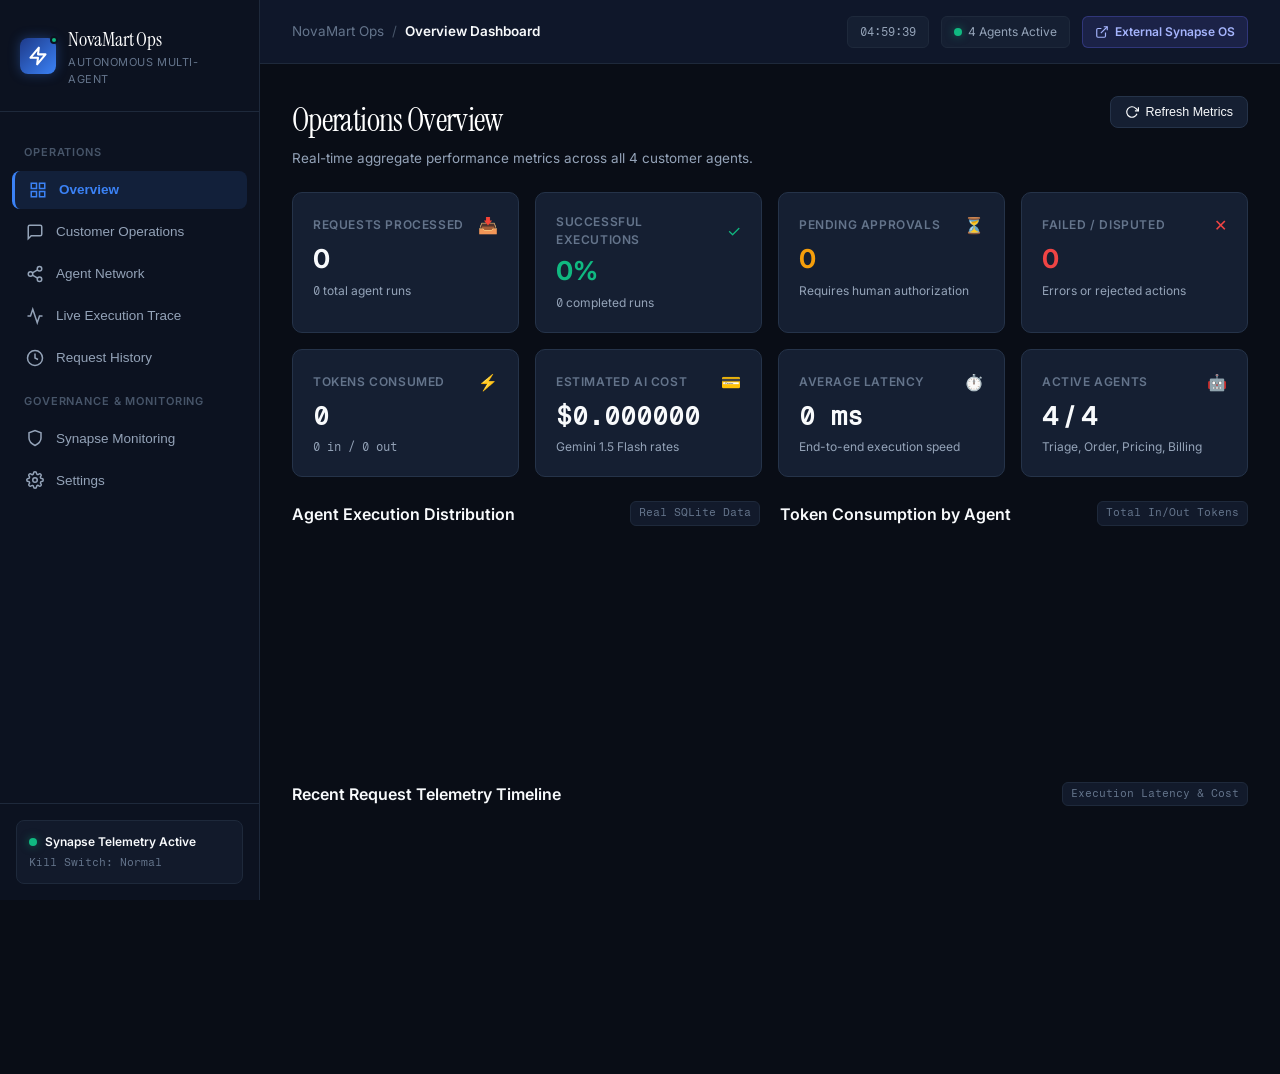
==== commit 29438290: "feat: complete enterprise SaaS multi-agent dashboard overhaul - Backend: add analytics, request hist" ====
--- a/static/index.html
+++ b/static/index.html
@@ -3,132 +3,804 @@
 <head>
   <meta charset="UTF-8">
   <meta name="viewport" content="width=device-width, initial-scale=1.0">
-  <title>NovaMart Ops — Multi-Agent Customer Operations</title>
+  <title>NovaMart Ops — Multi-Agent AI Operations Platform</title>
   <link rel="preconnect" href="https://fonts.googleapis.com">
   <link rel="preconnect" href="https://fonts.gstatic.com" crossorigin>
-  <link href="https://fonts.googleapis.com/css2?family=Fragment+Mono:ital,wght@0,400;0,500;1,400&family=Instrument+Serif:ital@0;1&family=Inter:wght@400;500;600;700&display=swap" rel="stylesheet">
+  <link href="https://fonts.googleapis.com/css2?family=Fragment+Mono:ital,wght@0,400;0,500;1,400&family=Instrument+Serif:ital@0;1&family=Inter:wght@300;400;500;600;700&display=swap" rel="stylesheet">
   <link rel="stylesheet" href="/static/style.css">
 </head>
-<body>
-  <!-- Header -->
-  <header class="app-header">
-    <div class="header-left">
-      <div class="brand-badge">
-        <span class="brand-dot"></span>
-        <span class="brand-title">NovaMart Ops</span>
+<body class="dark-theme">
+  <div class="app-shell">
+    
+    <!-- Sidebar Navigation -->
+    <aside class="sidebar">
+      <div class="sidebar-header">
+        <div class="brand-container">
+          <div class="brand-icon-wrapper">
+            <span class="brand-pulse"></span>
+            <svg class="brand-svg" width="20" height="20" viewBox="0 0 24 24" fill="none" stroke="currentColor" stroke-width="2.5" stroke-linecap="round" stroke-linejoin="round">
+              <polygon points="13 2 3 14 12 14 11 22 21 10 12 10 13 2"></polygon>
+            </svg>
+          </div>
+          <div class="brand-meta">
+            <span class="brand-name">NovaMart Ops</span>
+            <span class="brand-tag">Autonomous Multi-Agent</span>
+          </div>
+        </div>
       </div>
-      <span class="header-tag">Autonomous Multi-Agent Retail System</span>
+
+      <nav class="sidebar-nav">
+        <div class="nav-section-label">Operations</div>
+        <button class="nav-item active" data-tab="overview">
+          <svg width="18" height="18" viewBox="0 0 24 24" fill="none" stroke="currentColor" stroke-width="2"><rect x="3" y="3" width="7" height="7"></rect><rect x="14" y="3" width="7" height="7"></rect><rect x="14" y="14" width="7" height="7"></rect><rect x="3" y="14" width="7" height="7"></rect></svg>
+          <span>Overview</span>
+        </button>
+
+        <button class="nav-item" data-tab="customer-ops">
+          <svg width="18" height="18" viewBox="0 0 24 24" fill="none" stroke="currentColor" stroke-width="2"><path d="M21 15a2 2 0 0 1-2 2H7l-4 4V5a2 2 0 0 1 2-2h14a2 2 0 0 1 2 2z"></path></svg>
+          <span>Customer Operations</span>
+        </button>
+
+        <button class="nav-item" data-tab="agent-network">
+          <svg width="18" height="18" viewBox="0 0 24 24" fill="none" stroke="currentColor" stroke-width="2"><circle cx="18" cy="5" r="3"></circle><circle cx="6" cy="12" r="3"></circle><circle cx="18" cy="19" r="3"></circle><line x1="8.59" y1="13.51" x2="15.42" y2="17.49"></line><line x1="15.41" y1="6.51" x2="8.59" y2="10.49"></line></svg>
+          <span>Agent Network</span>
+        </button>
+
+        <button class="nav-item" data-tab="live-trace">
+          <svg width="18" height="18" viewBox="0 0 24 24" fill="none" stroke="currentColor" stroke-width="2"><polyline points="22 12 18 12 15 21 9 3 6 12 2 12"></polyline></svg>
+          <span>Live Execution Trace</span>
+        </button>
+
+        <button class="nav-item" data-tab="request-history">
+          <svg width="18" height="18" viewBox="0 0 24 24" fill="none" stroke="currentColor" stroke-width="2"><circle cx="12" cy="12" r="10"></circle><polyline points="12 6 12 12 16 14"></polyline></svg>
+          <span>Request History</span>
+        </button>
+
+        <div class="nav-section-label">Governance & Monitoring</div>
+        <button class="nav-item" data-tab="synapse-monitor">
+          <svg width="18" height="18" viewBox="0 0 24 24" fill="none" stroke="currentColor" stroke-width="2"><path d="M12 22s8-4 8-10V5l-8-3-8 3v7c0 6 8 10 8 10z"></path></svg>
+          <span>Synapse Monitoring</span>
+          <span class="badge-pending" id="sidebar-pending-badge" style="display:none;">0</span>
+        </button>
+
+        <button class="nav-item" data-tab="settings">
+          <svg width="18" height="18" viewBox="0 0 24 24" fill="none" stroke="currentColor" stroke-width="2"><circle cx="12" cy="12" r="3"></circle><path d="M19.4 15a1.65 1.65 0 0 0 .33 1.82l.06.06a2 2 0 0 1 0 2.83 2 2 0 0 1-2.83 0l-.06-.06a1.65 1.65 0 0 0-1.82-.33 1.65 1.65 0 0 0-1 1.51V21a2 2 0 0 1-2 2 2 2 0 0 1-2-2v-.09A1.65 1.65 0 0 0 9 19.4a1.65 1.65 0 0 0-1.82.33l-.06.06a2 2 0 0 1-2.83 0 2 2 0 0 1 0-2.83l.06-.06a1.65 1.65 0 0 0 .33-1.82 1.65 1.65 0 0 0-1.51-1H3a2 2 0 0 1-2-2 2 2 0 0 1 2-2h.09A1.65 1.65 0 0 0 4.6 9a1.65 1.65 0 0 0-.33-1.82l-.06-.06a2 2 0 0 1 0-2.83 2 2 0 0 1 2.83 0l.06.06a1.65 1.65 0 0 0 1.82.33H9a1.65 1.65 0 0 0 1-1.51V3a2 2 0 0 1 2-2 2 2 0 0 1 2 2v.09a1.65 1.65 0 0 0 1 1.51 1.65 1.65 0 0 0 1.82-.33l.06-.06a2 2 0 0 1 2.83 0 2 2 0 0 1 0 2.83l-.06.06a1.65 1.65 0 0 0-.33 1.82V9a1.65 1.65 0 0 0 1.51 1H21a2 2 0 0 1 2 2 2 2 0 0 1-2 2h-.09a1.65 1.65 0 0 0-1.51 1z"></path></svg>
+          <span>Settings</span>
+        </button>
+      </nav>
+
+      <div class="sidebar-footer">
+        <div class="system-health-card">
+          <div class="health-indicator">
+            <span class="status-dot-green"></span>
+            <span class="health-text">Synapse Telemetry Active</span>
+          </div>
+          <div class="health-sub mono-text" id="sidebar-killswitch-status">Kill Switch: Normal</div>
+        </div>
+      </div>
+    </aside>
+
+    <!-- Main Workspace -->
+    <div class="main-wrapper">
+      
+      <!-- Top Application Header -->
+      <header class="top-header">
+        <div class="header-breadcrumbs">
+          <span class="breadcrumb-root">NovaMart Ops</span>
+          <span class="breadcrumb-separator">/</span>
+          <span class="breadcrumb-current" id="current-view-title">Overview Dashboard</span>
+        </div>
+
+        <div class="header-actions">
+          <div class="header-pill mono-text" id="live-clock">--:--:--</div>
+          <div class="header-pill status-pill">
+            <span class="status-dot-green"></span>
+            <span>4 Agents Active</span>
+          </div>
+          <a href="/synapse-dashboard" target="_blank" class="btn-synapse-header">
+            <svg width="14" height="14" viewBox="0 0 24 24" fill="none" stroke="currentColor" stroke-width="2"><path d="M18 13v6a2 2 0 0 1-2 2H5a2 2 0 0 1-2-2V8a2 2 0 0 1 2-2h6"></path><polyline points="15 3 21 3 21 9"></polyline><line x1="10" y1="14" x2="21" y2="3"></line></svg>
+            <span>External Synapse OS</span>
+          </a>
+        </div>
+      </header>
+
+      <!-- Content Views -->
+      <main class="content-container">
+
+        <!-- ======================================================== -->
+        <!-- TAB 1: OVERVIEW DASHBOARD                                -->
+        <!-- ======================================================== -->
+        <section id="tab-overview" class="view-tab active">
+          <div class="view-header">
+            <div>
+              <h1 class="view-title">Operations Overview</h1>
+              <p class="view-subtitle">Real-time aggregate performance metrics across all 4 customer agents.</p>
+            </div>
+            <button class="btn-secondary" id="btn-refresh-analytics">
+              <svg width="14" height="14" viewBox="0 0 24 24" fill="none" stroke="currentColor" stroke-width="2"><path d="M23 4v6h-6"></path><path d="M20.49 15a9 9 0 1 1-2.12-9.36L23 10"></path></svg>
+              <span>Refresh Metrics</span>
+            </button>
+          </div>
+
+          <!-- KPI Metric Cards Grid -->
+          <div class="kpi-grid">
+            <div class="kpi-card">
+              <div class="kpi-header">
+                <span class="kpi-label">Requests Processed</span>
+                <span class="kpi-icon">📥</span>
+              </div>
+              <div class="kpi-value" id="kpi-total-requests">0</div>
+              <div class="kpi-meta"><span class="mono-text" id="kpi-total-runs">0</span> total agent runs</div>
+            </div>
+
+            <div class="kpi-card">
+              <div class="kpi-header">
+                <span class="kpi-label">Successful Executions</span>
+                <span class="kpi-icon text-success">✓</span>
+              </div>
+              <div class="kpi-value text-success" id="kpi-success-rate">0%</div>
+              <div class="kpi-meta"><span class="mono-text" id="kpi-successful-count">0</span> completed runs</div>
+            </div>
+
+            <div class="kpi-card">
+              <div class="kpi-header">
+                <span class="kpi-label">Pending Approvals</span>
+                <span class="kpi-icon text-warning">⏳</span>
+              </div>
+              <div class="kpi-value text-warning" id="kpi-waiting-count">0</div>
+              <div class="kpi-meta">Requires human authorization</div>
+            </div>
+
+            <div class="kpi-card">
+              <div class="kpi-header">
+                <span class="kpi-label">Failed / Disputed</span>
+                <span class="kpi-icon text-danger">✕</span>
+              </div>
+              <div class="kpi-value text-danger" id="kpi-failed-count">0</div>
+              <div class="kpi-meta">Errors or rejected actions</div>
+            </div>
+
+            <div class="kpi-card">
+              <div class="kpi-header">
+                <span class="kpi-label">Tokens Consumed</span>
+                <span class="kpi-icon">⚡</span>
+              </div>
+              <div class="kpi-value mono-text" id="kpi-total-tokens">0</div>
+              <div class="kpi-meta"><span class="mono-text" id="kpi-token-split">0 in / 0 out</span></div>
+            </div>
+
+            <div class="kpi-card">
+              <div class="kpi-header">
+                <span class="kpi-label">Estimated AI Cost</span>
+                <span class="kpi-icon">💳</span>
+              </div>
+              <div class="kpi-value mono-text" id="kpi-total-cost">$0.000000</div>
+              <div class="kpi-meta">Gemini 1.5 Flash rates</div>
+            </div>
+
+            <div class="kpi-card">
+              <div class="kpi-header">
+                <span class="kpi-label">Average Latency</span>
+                <span class="kpi-icon">⏱️</span>
+              </div>
+              <div class="kpi-value mono-text" id="kpi-avg-latency">0 ms</div>
+              <div class="kpi-meta">End-to-end execution speed</div>
+            </div>
+
+            <div class="kpi-card">
+              <div class="kpi-header">
+                <span class="kpi-label">Active Agents</span>
+                <span class="kpi-icon">🤖</span>
+              </div>
+              <div class="kpi-value" id="kpi-active-agents">4 / 4</div>
+              <div class="kpi-meta">Triage, Order, Pricing, Billing</div>
+            </div>
+          </div>
+
+          <!-- Operational Visualizations Grid -->
+          <div class="charts-grid">
+            <div class="chart-card">
+              <div class="card-header">
+                <h3 class="card-title">Agent Execution Distribution</h3>
+                <span class="card-tag">Real SQLite Data</span>
+              </div>
+              <div class="chart-body" id="agent-distribution-chart">
+                <!-- Rendered dynamically via app.js -->
+              </div>
+            </div>
+
+            <div class="chart-card">
+              <div class="card-header">
+                <h3 class="card-title">Token Consumption by Agent</h3>
+                <span class="card-tag">Total In/Out Tokens</span>
+              </div>
+              <div class="chart-body" id="agent-tokens-chart">
+                <!-- Rendered dynamically via app.js -->
+              </div>
+            </div>
+
+            <div class="chart-card full-width">
+              <div class="card-header">
+                <h3 class="card-title">Recent Request Telemetry Timeline</h3>
+                <span class="card-tag">Execution Latency & Cost</span>
+              </div>
+              <div class="chart-body" id="recent-activity-chart">
+                <!-- Rendered dynamically via app.js -->
+              </div>
+            </div>
+          </div>
+        </section>
+
+        <!-- ======================================================== -->
+        <!-- TAB 2: CUSTOMER OPERATIONS INTERFACE                     -->
+        <!-- ======================================================== -->
+        <section id="tab-customer-ops" class="view-tab">
+          <div class="view-header">
+            <div>
+              <h1 class="view-title">Customer Operations</h1>
+              <p class="view-subtitle">Interactive customer portal backed by autonomous AI agents.</p>
+            </div>
+          </div>
+
+          <!-- Quick Test Scenarios -->
+          <div class="card mb-4">
+            <div class="card-header">
+              <h3 class="card-title">Quick Test Scenarios</h3>
+              <span class="card-tag">One-click agent triggers</span>
+            </div>
+            <div class="quick-scenarios-grid">
+              <button class="scenario-btn" data-text="Order a laptop" data-name="Alex Rivera">
+                <span class="scenario-icon">💻</span>
+                <div class="scenario-meta">
+                  <span class="scenario-title">1. Order a laptop</span>
+                  <span class="scenario-desc">Checks inventory stock and creates order in SQLite</span>
+                </div>
+              </button>
+
+              <button class="scenario-btn" data-text="Can I get a 30% discount on my order?" data-name="Sam Chen">
+                <span class="scenario-icon">🏷️</span>
+                <div class="scenario-meta">
+                  <span class="scenario-title">2. Request 30% discount</span>
+                  <span class="scenario-desc">Exceeds 15% threshold; requires human approval</span>
+                </div>
+              </button>
+
+              <button class="scenario-btn" data-text="I need a refund for my expensive laptop order #1001" data-name="Alex Rivera">
+                <span class="scenario-icon">💸</span>
+                <div class="scenario-meta">
+                  <span class="scenario-title">3. Refund expensive order</span>
+                  <span class="scenario-desc">$1,299.99 > $100 ceiling; requires human approval</span>
+                </div>
+              </button>
+
+              <button class="scenario-btn" data-text="My invoice #1001 has an incorrect charge of $120 extra for warranty" data-name="Taylor Swift">
+                <span class="scenario-icon">🧾</span>
+                <div class="scenario-meta">
+                  <span class="scenario-title">4. Report incorrect invoice</span>
+                  <span class="scenario-desc">Audits invoice dispute; escalates overcharge > $50</span>
+                </div>
+              </button>
+
+              <button class="scenario-btn" data-text="Check order status for order #1001" data-name="Alex Rivera">
+                <span class="scenario-icon">📦</span>
+                <div class="scenario-meta">
+                  <span class="scenario-title">5. Check order status</span>
+                  <span class="scenario-desc">Retrieves real order delivery status & tracking code</span>
+                </div>
+              </button>
+
+              <button class="scenario-btn" data-text="What is your return and warranty policy?" data-name="Jordan Lee">
+                <span class="scenario-icon">📋</span>
+                <div class="scenario-meta">
+                  <span class="scenario-title">6. Ask company policy</span>
+                  <span class="scenario-desc">Triage agent answers directly without handoff</span>
+                </div>
+              </button>
+            </div>
+          </div>
+
+          <!-- Dual Column: Chat Terminal & Live Execution -->
+          <div class="ops-split-layout">
+            
+            <!-- Left: Customer Form & Response -->
+            <div class="ops-left-col">
+              <div class="card">
+                <div class="card-header">
+                  <h3 class="card-title">Customer Terminal</h3>
+                  <span class="card-tag">User Input</span>
+                </div>
+                
+                <form id="chat-form" class="customer-form">
+                  <div class="form-group">
+                    <label class="form-label" for="customer-name">Customer Name</label>
+                    <input type="text" id="customer-name" class="form-input" value="Alex Rivera" required>
+                  </div>
+
+                  <div class="form-group">
+                    <label class="form-label" for="customer-message">Customer Message</label>
+                    <textarea id="customer-message" class="form-textarea" rows="3" placeholder="Type customer message or select a scenario above..." required>Order a laptop</textarea>
+                  </div>
+
+                  <button type="submit" id="btn-submit-chat" class="btn-primary">
+                    <span class="btn-icon">🚀</span>
+                    <span class="btn-text">Execute Multi-Agent Pipeline</span>
+                    <span class="btn-spinner" style="display:none;"></span>
+                  </button>
+                </form>
+
+                <!-- Customer Response Card -->
+                <div class="customer-reply-box" id="reply-box">
+                  <div class="reply-top">
+                    <div class="reply-badge">
+                      <span class="status-dot-blue"></span>
+                      <span>Customer Response</span>
+                    </div>
+                    <span id="reply-timestamp" class="mono-text">Ready</span>
+                  </div>
+
+                  <!-- Approval Alert Warning -->
+                  <div id="approval-alert-banner" class="approval-banner" style="display:none;">
+                    <div class="alert-icon">⚠️</div>
+                    <div class="alert-content">
+                      <div class="alert-heading">HUMAN APPROVAL REQUIRED</div>
+                      <div id="approval-alert-text" class="alert-body"></div>
+                    </div>
+                  </div>
+
+                  <div id="reply-text" class="reply-body-content">
+                    Ready to dispatch customer inquiries. Select any quick test scenario above or enter a custom prompt.
+                  </div>
+                </div>
+              </div>
+            </div>
+
+            <!-- Right: Real-Time Execution Sequence -->
+            <div class="ops-right-col">
+              <div class="card">
+                <div class="card-header">
+                  <h3 class="card-title">Agent Execution Sequence</h3>
+                  <div class="mono-text" id="ops-trace-meta">0 ms • 0 tokens • $0.000000</div>
+                </div>
+
+                <div id="ops-agent-sequence" class="sequence-list">
+                  <div class="empty-placeholder">
+                    <div class="empty-icon">⚡</div>
+                    <div class="empty-title">Awaiting Request Execution</div>
+                    <div class="empty-desc">Send a message to see the real-time agent handoff and step execution.</div>
+                  </div>
+                </div>
+              </div>
+            </div>
+
+          </div>
+        </section>
+
+        <!-- ======================================================== -->
+        <!-- TAB 3: AGENT NETWORK (TOPOLOGY VISUALIZATION)             -->
+        <!-- ======================================================== -->
+        <section id="tab-agent-network" class="view-tab">
+          <div class="view-header">
+            <div>
+              <h1 class="view-title">Multi-Agent Network Topology</h1>
+              <p class="view-subtitle">Visual architectural map of the 4 autonomous agents and their interaction contracts.</p>
+            </div>
+            <div class="mono-text header-pill">Architecture: Hierarchical Handoff Model</div>
+          </div>
+
+          <div class="topology-container">
+            <!-- Triage Node (Root / Ingress) -->
+            <div class="topology-row root-row">
+              <div class="agent-node-card root-node active" id="node-triage">
+                <div class="node-header">
+                  <div class="node-icon">🧠</div>
+                  <div>
+                    <h3 class="node-title">Triage Agent</h3>
+                    <span class="node-role">Ingress & Intent Classifier</span>
+                  </div>
+                  <span class="chip chip-COMPLETED" id="chip-triage">READY</span>
+                </div>
+                <p class="node-desc">Reads incoming customer inquiries, extracts structured entities using Gemini 1.5, resolves policy FAQs directly, or routes to specialist agents.</p>
+                <div class="node-tags">
+                  <span class="node-tag">Gemini Flash</span>
+                  <span class="node-tag">Intent Classification</span>
+                  <span class="node-tag">Direct FAQ Resolver</span>
+                </div>
+              </div>
+            </div>
+
+            <!-- SVG Connector Lines -->
+            <div class="topology-connectors">
+              <svg width="100%" height="60" viewBox="0 0 900 60" preserveAspectRatio="none">
+                <path d="M 450 0 L 450 25 L 150 25 L 150 60" stroke="#334155" stroke-width="2" fill="none" class="cable-path" id="cable-order"></path>
+                <path d="M 450 0 L 450 60" stroke="#334155" stroke-width="2" fill="none" class="cable-path" id="cable-pricing"></path>
+                <path d="M 450 0 L 450 25 L 750 25 L 750 60" stroke="#334155" stroke-width="2" fill="none" class="cable-path" id="cable-billing"></path>
+              </svg>
+            </div>
+
+            <!-- Specialist Agents Row -->
+            <div class="topology-row specialist-row">
+              <!-- Order Agent -->
+              <div class="agent-node-card" id="node-order">
+                <div class="node-header">
+                  <div class="node-icon">📦</div>
+                  <div>
+                    <h3 class="node-title">Order Agent</h3>
+                    <span class="node-role">Inventory & Fulfillment</span>
+                  </div>
+                  <span class="chip chip-COMPLETED" id="chip-order">IDLE</span>
+                </div>
+                <p class="node-desc">Queries SQLite product inventory, decrements stock upon purchase, creates confirmed orders, and tracks shipping courier telemetry.</p>
+                <div class="node-tags">
+                  <span class="node-tag">SQLite: products</span>
+                  <span class="node-tag">SQLite: orders</span>
+                  <span class="node-tag">Fulfillment</span>
+                </div>
+              </div>
+
+              <!-- Pricing Agent -->
+              <div class="agent-node-card" id="node-pricing">
+                <div class="node-header">
+                  <div class="node-icon">🏷️</div>
+                  <div>
+                    <h3 class="node-title">Pricing Agent</h3>
+                    <span class="node-role">Discounts & Business Policy</span>
+                  </div>
+                  <span class="chip chip-COMPLETED" id="chip-pricing">IDLE</span>
+                </div>
+                <p class="node-desc">Evaluates promo requests against corporate rules. Automatically approves discounts up to 15%. Escalates higher requests to human manager review.</p>
+                <div class="node-tags">
+                  <span class="node-tag">Max Auto: 15%</span>
+                  <span class="node-tag">Promo Coupons</span>
+                  <span class="node-tag">Policy Guardrail</span>
+                </div>
+              </div>
+
+              <!-- Billing Agent -->
+              <div class="agent-node-card" id="node-billing">
+                <div class="node-header">
+                  <div class="node-icon">💳</div>
+                  <div>
+                    <h3 class="node-title">Billing Agent</h3>
+                    <span class="node-role">Refunds & Invoice Audit</span>
+                  </div>
+                  <span class="chip chip-COMPLETED" id="chip-billing">IDLE</span>
+                </div>
+                <p class="node-desc">Assesses refund claims and audits invoice discrepancies. Instantly refunds amounts ≤ $100. Escalates refunds > $100 and invoice disputes > $50 to human review.</p>
+                <div class="node-tags">
+                  <span class="node-tag">Ceiling: $100</span>
+                  <span class="node-tag">SQLite: refunds</span>
+                  <span class="node-tag">Invoice Audit</span>
+                </div>
+              </div>
+            </div>
+          </div>
+        </section>
+
+        <!-- ======================================================== -->
+        <!-- TAB 4: LIVE AGENT EXECUTION TRACE                        -->
+        <!-- ======================================================== -->
+        <section id="tab-live-trace" class="view-tab">
+          <div class="view-header">
+            <div>
+              <h1 class="view-title">Live Execution Trace</h1>
+              <p class="view-subtitle">Chronological micro-step timeline and telemetry for every agent operation.</p>
+            </div>
+            <div class="filter-controls">
+              <select id="filter-trace-agent" class="form-select">
+                <option value="ALL">All Agents</option>
+                <option value="Triage Agent">Triage Agent</option>
+                <option value="Order Agent">Order Agent</option>
+                <option value="Pricing Agent">Pricing Agent</option>
+                <option value="Billing Agent">Billing Agent</option>
+              </select>
+            </div>
+          </div>
+
+          <div class="card">
+            <div id="full-trace-feed" class="trace-feed-list">
+              <!-- Rendered via app.js -->
+            </div>
+          </div>
+        </section>
+
+        <!-- ======================================================== -->
+        <!-- TAB 5: REQUEST HISTORY                                   -->
+        <!-- ======================================================== -->
+        <section id="tab-request-history" class="view-tab">
+          <div class="view-header">
+            <div>
+              <h1 class="view-title">Request History & Audit Log</h1>
+              <p class="view-subtitle">Full searchable log of all customer requests stored in SQLite.</p>
+            </div>
+          </div>
+
+          <!-- History Filter Bar -->
+          <div class="history-filter-bar">
+            <div class="search-input-wrapper">
+              <svg width="16" height="16" viewBox="0 0 24 24" fill="none" stroke="currentColor" stroke-width="2"><circle cx="11" cy="11" r="8"></circle><line x1="21" y1="21" x2="16.65" y2="16.65"></line></svg>
+              <input type="text" id="history-search-input" class="search-input" placeholder="Search by customer name, query, or conversation ID...">
+            </div>
+
+            <div class="filter-dropdowns">
+              <select id="history-status-filter" class="form-select">
+                <option value="ALL">All Statuses</option>
+                <option value="COMPLETED">Completed</option>
+                <option value="WAITING_APPROVAL">Waiting Approval</option>
+                <option value="ERROR">Error / Rejected</option>
+              </select>
+
+              <select id="history-agent-filter" class="form-select">
+                <option value="ALL">All Agents</option>
+                <option value="Triage">Triage Agent</option>
+                <option value="Order">Order Agent</option>
+                <option value="Pricing">Pricing Agent</option>
+                <option value="Billing">Billing Agent</option>
+              </select>
+            </div>
+          </div>
+
+          <!-- History Table -->
+          <div class="card p-0">
+            <div class="table-responsive">
+              <table class="data-table">
+                <thead>
+                  <tr>
+                    <th>Conversation ID</th>
+                    <th>Customer</th>
+                    <th>User Query</th>
+                    <th>Agent Chain</th>
+                    <th>Status</th>
+                    <th>Tokens</th>
+                    <th>Cost</th>
+                    <th>Timestamp</th>
+                    <th>Action</th>
+                  </tr>
+                </thead>
+                <tbody id="history-table-body">
+                  <!-- Rendered via app.js -->
+                </tbody>
+              </table>
+            </div>
+          </div>
+        </section>
+
+        <!-- ======================================================== -->
+        <!-- TAB 6: SYNAPSE MONITORING & GOVERNANCE                   -->
+        <!-- ======================================================== -->
+        <section id="tab-synapse-monitor" class="view-tab">
+          <div class="view-header">
+            <div>
+              <h1 class="view-title">Synapse OS Monitoring & Governance</h1>
+              <p class="view-subtitle">External AI Agent observability, human-in-the-loop approvals, and kill switch controls.</p>
+            </div>
+            <div class="mono-text header-pill status-pill">
+              <span class="status-dot-green"></span>
+              <span>SDK: v1.0.0 Connected</span>
+            </div>
+          </div>
+
+          <!-- Synapse Connection & Kill Switch Card -->
+          <div class="grid-2-cols mb-4">
+            <div class="card">
+              <div class="card-header">
+                <h3 class="card-title">Synapse Platform Connection</h3>
+                <span class="badge-verified">INTEGRATED & VERIFIED</span>
+              </div>
+              <div class="synapse-details-grid">
+                <div class="detail-item">
+                  <span class="detail-label">Endpoint URL:</span>
+                  <span class="mono-text" id="synapse-target-url">http://localhost:8000</span>
+                </div>
+                <div class="detail-item">
+                  <span class="detail-label">Project ID:</span>
+                  <span class="mono-text" id="synapse-project-display">novamart-ops-proj-001</span>
+                </div>
+                <div class="detail-item">
+                  <span class="detail-label">Telemetry Status:</span>
+                  <span class="text-success font-semibold">Active Streaming (QUIC/HTTP2)</span>
+                </div>
+                <div class="detail-item">
+                  <span class="detail-label">Circuit Breaker:</span>
+                  <span class="text-success">Resilient Auto-Fallback Enabled</span>
+                </div>
+              </div>
+            </div>
+
+            <!-- Emergency Kill Switch Card -->
+            <div class="card" id="killswitch-card">
+              <div class="card-header">
+                <h3 class="card-title">Emergency Kill Switch</h3>
+                <span class="badge-verified">ACTIVE CONTROL</span>
+              </div>
+              <p class="card-desc mb-3">Instantly pauses all agent executions and locks automated fulfillment if anomalous agent behavior or security risks are detected.</p>
+              
+              <div class="killswitch-action-row">
+                <button id="btn-toggle-killswitch" class="btn-danger-outline">
+                  <span>🚨 Engage Emergency Kill Switch</span>
+                </button>
+                <div class="mono-text text-sm" id="killswitch-status-label">Status: Inactive (Normal)</div>
+              </div>
+            </div>
+          </div>
+
+          <!-- Platform Capabilities Matrix -->
+          <div class="card mb-4">
+            <div class="card-header">
+              <h3 class="card-title">Synapse OS Observability Matrix</h3>
+              <span class="card-tag">Capability Verification Audit</span>
+            </div>
+            <div class="capabilities-matrix-grid">
+              <div class="capability-item">
+                <div class="cap-header">
+                  <span class="cap-name">Real-Time Agent Telemetry</span>
+                  <span class="badge-verified">INTEGRATED & VERIFIED</span>
+                </div>
+                <p class="cap-desc">Lifecycle reporting (run start, micro-steps, token usage, cost, and latency metrics) via HTTP SDK.</p>
+              </div>
+
+              <div class="capability-item">
+                <div class="cap-header">
+                  <span class="cap-name">Human-In-The-Loop Approvals</span>
+                  <span class="badge-verified">INTEGRATED & VERIFIED</span>
+                </div>
+                <p class="cap-desc">Approval gating on large refunds (> $100), invoice disputes (> $50), and large discounts (> 15%).</p>
+              </div>
+
+              <div class="capability-item">
+                <div class="cap-header">
+                  <span class="cap-name">Inter-Agent Handoff Tracking</span>
+                  <span class="badge-verified">INTEGRATED & VERIFIED</span>
+                </div>
+                <p class="cap-desc">Chronological lineage tracking from Triage classification to downstream specialist execution.</p>
+              </div>
+
+              <div class="capability-item">
+                <div class="cap-header">
+                  <span class="cap-name">Emergency Kill Switch</span>
+                  <span class="badge-verified">INTEGRATED & VERIFIED</span>
+                </div>
+                <p class="cap-desc">Instant backend execution brake that pauses all automated agent fulfillment pipelines.</p>
+              </div>
+
+              <div class="capability-item">
+                <div class="cap-header">
+                  <span class="cap-name">Hallucination Detection Guardrails</span>
+                  <span class="badge-planned">PLATFORM CAPABILITY (STANDBY)</span>
+                </div>
+                <p class="cap-desc">Cross-references agent outputs against catalog ground truth. In current release, handled via structured SQLite schema checks.</p>
+              </div>
+
+              <div class="capability-item">
+                <div class="cap-header">
+                  <span class="cap-name">Autonomous Agent Self-Healing</span>
+                  <span class="badge-planned">PLATFORM CAPABILITY (STANDBY)</span>
+                </div>
+                <p class="cap-desc">Automated prompt mutation on retry. Standby status in current local deployment.</p>
+              </div>
+            </div>
+          </div>
+
+          <!-- Pending Human Approvals Queue -->
+          <div class="card">
+            <div class="card-header">
+              <h3 class="card-title">Pending Human Approvals Queue</h3>
+              <span class="card-tag">Real-Time Authorization Queue</span>
+            </div>
+            <div id="synapse-approvals-queue" class="approvals-queue-container">
+              <!-- Rendered via app.js -->
+            </div>
+          </div>
+        </section>
+
+        <!-- ======================================================== -->
+        <!-- TAB 7: SETTINGS & POLICIES                               -->
+        <!-- ======================================================== -->
+        <section id="tab-settings" class="view-tab">
+          <div class="view-header">
+            <div>
+              <h1 class="view-title">Platform Settings & Policies</h1>
+              <p class="view-subtitle">Configure business rules, model selection, and Synapse platform endpoints.</p>
+            </div>
+          </div>
+
+          <div class="settings-grid">
+            <div class="card">
+              <div class="card-header">
+                <h3 class="card-title">Business Policy Limits</h3>
+                <span class="card-tag">Approval Thresholds</span>
+              </div>
+              
+              <form id="settings-form" class="settings-form">
+                <div class="form-group">
+                  <label class="form-label" for="setting-refund-limit">Refund Approval Ceiling (USD $)</label>
+                  <p class="form-hint">Refunds exceeding this value automatically trigger WAITING_APPROVAL status for human supervisor review.</p>
+                  <input type="number" id="setting-refund-limit" class="form-input" value="100.0" step="5" required>
+                </div>
+
+                <div class="form-group">
+                  <label class="form-label" for="setting-discount-limit">Maximum Auto-Discount Rate (%)</label>
+                  <p class="form-hint">Discount inquiries above this percentage will be denied automated promo coupons and held for manager review.</p>
+                  <input type="number" id="setting-discount-limit" class="form-input" value="15.0" step="1" required>
+                </div>
+
+                <div class="form-group">
+                  <label class="form-label" for="setting-gemini-model">Gemini Foundation Model</label>
+                  <select id="setting-gemini-model" class="form-select">
+                    <option value="gemini-1.5-flash">gemini-1.5-flash (Fast, Low Latency, ~$0.075/1M in)</option>
+                    <option value="gemini-1.5-pro">gemini-1.5-pro (High Reasoning, Enterprise)</option>
+                  </select>
+                </div>
+
+                <div class="form-group">
+                  <label class="form-label" for="setting-synapse-url">Synapse Platform Target URL</label>
+                  <input type="text" id="setting-synapse-url" class="form-input" value="http://localhost:8000" required>
+                </div>
+
+                <button type="submit" id="btn-save-settings" class="btn-primary">
+                  <span>Save Configuration</span>
+                </button>
+              </form>
+            </div>
+
+            <!-- Database & System Stats -->
+            <div class="card">
+              <div class="card-header">
+                <h3 class="card-title">System & Storage Environment</h3>
+                <span class="card-tag">SQLite Local Data</span>
+              </div>
+
+              <div class="system-stats-list">
+                <div class="stat-row">
+                  <span class="stat-name">Database Engine:</span>
+                  <span class="mono-text">SQLite 3 (WAL Mode)</span>
+                </div>
+                <div class="stat-row">
+                  <span class="stat-name">Database File:</span>
+                  <span class="mono-text">novamart.db</span>
+                </div>
+                <div class="stat-row">
+                  <span class="stat-name">Python Runtime:</span>
+                  <span class="mono-text">Python 3.13 / FastAPI</span>
+                </div>
+                <div class="stat-row">
+                  <span class="stat-name">Active Catalog Products:</span>
+                  <span class="mono-text" id="settings-products-count">6 items in stock</span>
+                </div>
+                <div class="stat-row">
+                  <span class="stat-name">Total Orders Recorded:</span>
+                  <span class="mono-text" id="settings-orders-count">Loading...</span>
+                </div>
+              </div>
+
+              <div class="catalog-preview-box mt-3">
+                <div class="catalog-preview-title">Product Catalog Inventory</div>
+                <div id="catalog-preview-items" class="catalog-items-grid">
+                  <!-- Rendered via app.js -->
+                </div>
+              </div>
+            </div>
+          </div>
+        </section>
+
+      </main>
     </div>
-    <div class="header-right">
-      <div class="header-meta">
-        <span class="meta-label">Monitored by</span>
-        <a id="synapse-dashboard-link" href="https://api.synapse.example.com" target="_blank" rel="noopener noreferrer" class="synapse-link">
-          <svg width="14" height="14" viewBox="0 0 24 24" fill="none" stroke="currentColor" stroke-width="2" stroke-linecap="round" stroke-linejoin="round"><path d="M18 13v6a2 2 0 0 1-2 2H5a2 2 0 0 1-2-2V8a2 2 0 0 1 2-2h6"></path><polyline points="15 3 21 3 21 9"></polyline><line x1="10" y1="14" x2="21" y2="3"></line></svg>
-          Synapse Dashboard
-        </a>
+  </div>
+
+  <!-- Conversation Detail Modal -->
+  <div id="conversation-modal" class="modal-overlay" style="display:none;">
+    <div class="modal-card">
+      <div class="modal-header">
+        <div>
+          <h3 class="modal-title" id="modal-conv-id">Conversation Trace</h3>
+          <span class="modal-subtitle mono-text" id="modal-conv-meta">Alex Rivera • 2 runs</span>
+        </div>
+        <button id="btn-close-modal" class="btn-close">✕</button>
+      </div>
+      <div class="modal-body" id="modal-trace-content">
+        <!-- Rendered via app.js -->
       </div>
     </div>
-  </header>
-
-  <!-- Main Container -->
-  <main class="main-layout">
-    <!-- Left Column: Customer Console -->
-    <section class="panel console-panel">
-      <div class="panel-header">
-        <h1 class="panel-title">Customer Operations</h1>
-        <p class="panel-subtitle">Interact with NovaMart's automated customer service agents.</p>
-      </div>
-
-      <!-- Quick Test Buttons -->
-      <div class="quick-tests-container">
-        <div class="section-label">Quick Scenarios</div>
-        <div class="quick-buttons-grid">
-          <button type="button" class="btn-quick" data-text="Order a laptop">
-            <span class="quick-icon">💻</span>
-            <span>Order a laptop</span>
-          </button>
-          <button type="button" class="btn-quick" data-text="Ask for 30% off">
-            <span class="quick-icon">🏷️</span>
-            <span>Ask for 30% off</span>
-          </button>
-          <button type="button" class="btn-quick" data-text="Refund an expensive order">
-            <span class="quick-icon">💸</span>
-            <span>Refund an expensive order</span>
-          </button>
-          <button type="button" class="btn-quick" data-text="What is your return and warranty policy?">
-            <span class="quick-icon">📋</span>
-            <span>Ask a policy question</span>
-          </button>
-        </div>
-      </div>
-
-      <!-- Customer Input Form -->
-      <form id="chat-form" class="chat-form">
-        <div class="form-row">
-          <label for="customer-name" class="input-label">Customer Name</label>
-          <input type="text" id="customer-name" class="text-input" value="Alex Rivera" placeholder="e.g. Alex Rivera" required>
-        </div>
-
-        <div class="form-row">
-          <label for="customer-message" class="input-label">Customer Message</label>
-          <textarea id="customer-message" class="text-area" rows="3" placeholder="Type your order, refund, discount, or policy question..." required>Order a laptop</textarea>
-        </div>
-
-        <button type="submit" id="btn-submit" class="btn-primary">
-          <span class="btn-text">Send Message</span>
-          <span class="btn-spinner" style="display:none;"></span>
-        </button>
-      </form>
-
-      <!-- Customer Reply Section -->
-      <div class="customer-reply-card" id="reply-container">
-        <div class="reply-header">
-          <div class="reply-title-row">
-            <span class="reply-icon">💬</span>
-            <span class="reply-title">Customer Reply</span>
-          </div>
-          <span id="reply-time" class="mono-meta">Ready</span>
-        </div>
-
-        <!-- Approval Alert Banner -->
-        <div id="approval-banner" class="approval-alert" style="display:none;">
-          <div class="alert-icon">⚠️</div>
-          <div class="alert-body">
-            <div class="alert-title">WAITING FOR HUMAN APPROVAL</div>
-            <div id="approval-notice-text" class="alert-text"></div>
-          </div>
-        </div>
-
-        <div id="customer-reply-content" class="reply-body">
-          Welcome to NovaMart Ops! Select a quick-test scenario above or type a message to execute our autonomous agent workflows.
-        </div>
-      </div>
-    </section>
-
-    <!-- Right Column: Live Agent Trace & Synapse Monitor -->
-    <section class="panel trace-panel">
-      <div class="panel-header trace-header-row">
-        <div>
-          <h2 class="panel-title">Live Agent Trace</h2>
-          <p class="panel-subtitle">Multi-agent execution sequence & Synapse telemetry.</p>
-        </div>
-        <div class="trace-totals mono-meta" id="trace-summary">
-          <span>0 tokens</span>
-          <span class="dot-separator">•</span>
-          <span>$0.000000</span>
-        </div>
-      </div>
-
-      <!-- Agent Chain Container -->
-      <div id="agent-chain-list" class="agent-chain">
-        <div class="empty-trace-state">
-          <div class="empty-icon">⚡</div>
-          <div class="empty-title">Awaiting Execution</div>
-          <div class="empty-desc">Send a message or click a quick-test button to inspect agent triage, stock validation, and policy checks in real-time.</div>
-        </div>
-      </div>
-    </section>
-  </main>
+  </div>
 
   <script src="/static/app.js"></script>
 </body>
--- a/static/style.css
+++ b/static/style.css
@@ -1,45 +1,48 @@
 /* ==============================================================================
-   NovaMart Ops - Synapse OS Aesthetic Design System
+   NovaMart Ops — Master Enterprise SaaS Design System (Dark Navy / Slate)
    ============================================================================== */
 
 :root {
-  --bg-page: #ffffff;
-  --bg-panel: #f5f5f5;
-  --bg-subtle: #fafafa;
-  --border-color: #e8e8e8;
-  --border-hover: #d1d5db;
-  
-  --text-primary: #111111;
-  --text-secondary: #555555;
-  --text-tertiary: #888888;
-  
-  --primary-blue: #3455fa;
-  --primary-blue-hover: #2643dc;
-  --primary-blue-subtle: #eef2ff;
-
-  /* Status Colors */
-  --status-proc-bg: #eff6ff;
-  --status-proc-text: #1d4ed8;
-  --status-proc-border: #bfdbfe;
-
-  --status-comp-bg: #f0fdf4;
-  --status-comp-text: #166534;
-  --status-comp-border: #bbf7d0;
-
-  --status-wait-bg: #fffbeb;
-  --status-wait-text: #b45309;
-  --status-wait-border: #fde68a;
-
-  --status-err-bg: #fef2f2;
-  --status-err-text: #991b1b;
-  --status-err-border: #fecaca;
-
-  /* Typography */
+  --bg-base: #090d16;
+  --bg-sidebar: #0c1220;
+  --bg-surface: #0f172a;
+  --bg-card: #151f32;
+  --bg-card-subtle: #121a2b;
+  --bg-card-hover: #1a273f;
+
+  --border-subtle: #1e293b;
+  --border-default: #253349;
+  --border-accent: #3b82f6;
+
+  --text-primary: #f8fafc;
+  --text-secondary: #94a3b8;
+  --text-muted: #64748b;
+  --text-dim: #475569;
+
+  --primary: #3b82f6;
+  --primary-hover: #2563eb;
+  --primary-subtle: rgba(59, 130, 246, 0.12);
+  --accent-purple: #8b5cf6;
+  --accent-indigo: #6366f1;
+
+  --success: #10b981;
+  --success-bg: rgba(16, 185, 129, 0.12);
+  --success-border: rgba(16, 185, 129, 0.3);
+
+  --warning: #f59e0b;
+  --warning-bg: rgba(245, 158, 11, 0.12);
+  --warning-border: rgba(245, 158, 11, 0.35);
+
+  --danger: #ef4444;
+  --danger-bg: rgba(239, 68, 68, 0.12);
+  --danger-border: rgba(239, 68, 68, 0.35);
+
   --font-serif: "Instrument Serif", Georgia, serif;
   --font-sans: "Inter", -apple-system, BlinkMacSystemFont, "Segoe UI", Roboto, sans-serif;
   --font-mono: "Fragment Mono", monospace;
 
-  --radius-lg: 12px;
+  --radius-xl: 14px;
+  --radius-lg: 10px;
   --radius-md: 8px;
   --radius-sm: 6px;
 }
@@ -50,253 +53,557 @@
   padding: 0;
 }
 
-body {
-  background-color: var(--bg-page);
+body.dark-theme {
+  background-color: var(--bg-base);
   color: var(--text-primary);
   font-family: var(--font-sans);
   font-size: 14px;
   line-height: 1.5;
   -webkit-font-smoothing: antialiased;
   min-height: 100vh;
-  display: flex;
-  flex-direction: column;
-}
-
-/* Header */
-.app-header {
-  height: 64px;
-  background-color: #ffffff;
-  border-bottom: 1px solid var(--border-color);
-  padding: 0 32px;
-  display: flex;
-  align-items: center;
-  justify-content: space-between;
-}
-
-.header-left {
-  display: flex;
-  align-items: center;
-  gap: 16px;
-}
-
-.brand-badge {
-  display: flex;
-  align-items: center;
-  gap: 8px;
-}
-
-.brand-dot {
-  width: 9px;
-  height: 9px;
-  background-color: var(--primary-blue);
+  overflow-x: hidden;
+}
+
+/* Base Shell */
+.app-shell {
+  display: flex;
+  min-height: 100vh;
+  width: 100vw;
+}
+
+/* Sidebar */
+.sidebar {
+  width: 260px;
+  background-color: var(--bg-sidebar);
+  border-right: 1px solid var(--border-subtle);
+  display: flex;
+  flex-direction: column;
+  flex-shrink: 0;
+  position: sticky;
+  top: 0;
+  height: 100vh;
+}
+
+.sidebar-header {
+  padding: 24px 20px;
+  border-bottom: 1px solid var(--border-subtle);
+}
+
+.brand-container {
+  display: flex;
+  align-items: center;
+  gap: 12px;
+}
+
+.brand-icon-wrapper {
+  width: 36px;
+  height: 36px;
+  background: linear-gradient(135deg, #1e3a8a, #3b82f6);
+  border-radius: var(--radius-md);
+  display: flex;
+  align-items: center;
+  justify-content: center;
+  color: #ffffff;
+  position: relative;
+  box-shadow: 0 0 12px rgba(59, 130, 246, 0.35);
+}
+
+.brand-pulse {
+  position: absolute;
+  top: -2px;
+  right: -2px;
+  width: 8px;
+  height: 8px;
+  background-color: var(--success);
   border-radius: 50%;
-  box-shadow: 0 0 0 3px rgba(52, 85, 250, 0.15);
-}
-
-.brand-title {
+  border: 2px solid var(--bg-sidebar);
+}
+
+.brand-meta {
+  display: flex;
+  flex-direction: column;
+}
+
+.brand-name {
   font-family: var(--font-serif);
-  font-size: 22px;
+  font-size: 20px;
   font-weight: 400;
   letter-spacing: -0.01em;
-  color: var(--text-primary);
-}
-
-.header-tag {
+  color: #ffffff;
+}
+
+.brand-tag {
+  font-size: 11px;
+  color: var(--text-muted);
+  text-transform: uppercase;
+  letter-spacing: 0.05em;
+}
+
+/* Sidebar Navigation Items */
+.sidebar-nav {
+  padding: 20px 12px;
+  display: flex;
+  flex-direction: column;
+  gap: 4px;
+  flex: 1;
+  overflow-y: auto;
+}
+
+.nav-section-label {
+  font-size: 11px;
+  font-weight: 600;
+  text-transform: uppercase;
+  letter-spacing: 0.08em;
+  color: var(--text-dim);
+  padding: 12px 12px 6px 12px;
+}
+
+.nav-item {
+  display: flex;
+  align-items: center;
+  gap: 12px;
+  padding: 10px 14px;
+  border-radius: var(--radius-md);
+  color: var(--text-secondary);
+  font-size: 13.5px;
+  font-weight: 500;
+  background: transparent;
+  border: none;
+  cursor: pointer;
+  text-align: left;
+  transition: all 0.15s ease;
+  position: relative;
+}
+
+.nav-item:hover {
+  background-color: var(--bg-card);
+  color: var(--text-primary);
+}
+
+.nav-item.active {
+  background: var(--primary-subtle);
+  color: var(--primary);
+  font-weight: 600;
+  border-left: 3px solid var(--primary);
+}
+
+.badge-pending {
+  margin-left: auto;
+  background-color: var(--warning);
+  color: #000000;
+  font-size: 11px;
+  font-weight: 700;
+  padding: 2px 7px;
+  border-radius: 999px;
+  font-family: var(--font-mono);
+}
+
+/* Sidebar Footer */
+.sidebar-footer {
+  padding: 16px;
+  border-top: 1px solid var(--border-subtle);
+}
+
+.system-health-card {
+  background-color: var(--bg-card-subtle);
+  border: 1px solid var(--border-subtle);
+  border-radius: var(--radius-md);
+  padding: 12px;
+  display: flex;
+  flex-direction: column;
+  gap: 4px;
+}
+
+.health-indicator {
+  display: flex;
+  align-items: center;
+  gap: 8px;
+}
+
+.health-text {
   font-size: 12px;
-  color: var(--text-tertiary);
-  border-left: 1px solid var(--border-color);
-  padding-left: 16px;
-}
-
-.header-right {
-  display: flex;
-  align-items: center;
-}
-
-.header-meta {
+  font-weight: 600;
+  color: var(--text-primary);
+}
+
+.health-sub {
+  font-size: 11px;
+  color: var(--text-muted);
+}
+
+/* Main Wrapper */
+.main-wrapper {
+  flex: 1;
+  display: flex;
+  flex-direction: column;
+  min-width: 0;
+}
+
+/* Top Header */
+.top-header {
+  height: 64px;
+  background-color: var(--bg-surface);
+  border-bottom: 1px solid var(--border-subtle);
+  padding: 0 32px;
+  display: flex;
+  align-items: center;
+  justify-content: space-between;
+  position: sticky;
+  top: 0;
+  z-index: 20;
+}
+
+.header-breadcrumbs {
   display: flex;
   align-items: center;
   gap: 8px;
-  font-size: 13px;
-}
-
-.meta-label {
-  color: var(--text-tertiary);
-}
-
-.synapse-link {
+  font-size: 13.5px;
+}
+
+.breadcrumb-root {
+  color: var(--text-muted);
+}
+
+.breadcrumb-separator {
+  color: var(--text-dim);
+}
+
+.breadcrumb-current {
+  color: var(--text-primary);
+  font-weight: 600;
+}
+
+.header-actions {
+  display: flex;
+  align-items: center;
+  gap: 12px;
+}
+
+.header-pill {
+  background-color: var(--bg-card);
+  border: 1px solid var(--border-subtle);
+  border-radius: var(--radius-sm);
+  padding: 6px 12px;
+  font-size: 12px;
+  color: var(--text-secondary);
+}
+
+.status-pill {
+  display: flex;
+  align-items: center;
+  gap: 6px;
+}
+
+.btn-synapse-header {
   display: inline-flex;
   align-items: center;
   gap: 6px;
-  color: var(--primary-blue);
-  text-decoration: none;
-  font-weight: 500;
+  background-color: rgba(99, 102, 241, 0.15);
+  border: 1px solid rgba(99, 102, 241, 0.3);
+  color: #a5b4fc;
+  font-size: 12px;
+  font-weight: 600;
   padding: 6px 12px;
   border-radius: var(--radius-sm);
-  background-color: var(--primary-blue-subtle);
-  border: 1px solid rgba(52, 85, 250, 0.2);
+  text-decoration: none;
   transition: all 0.15s ease;
 }
 
-.synapse-link:hover {
-  background-color: #e0e7ff;
-  color: var(--primary-blue-hover);
-}
-
-/* Main Layout */
-.main-layout {
+.btn-synapse-header:hover {
+  background-color: rgba(99, 102, 241, 0.25);
+  color: #ffffff;
+}
+
+/* Content Container */
+.content-container {
+  padding: 32px;
   flex: 1;
-  padding: 32px;
+  max-width: 1480px;
+  width: 100%;
+  margin: 0 auto;
+}
+
+/* Tabs */
+.view-tab {
+  display: none;
+  animation: fadeIn 0.2s ease-in-out;
+}
+
+.view-tab.active {
+  display: block;
+}
+
+@keyframes fadeIn {
+  from { opacity: 0; transform: translateY(4px); }
+  to { opacity: 1; transform: translateY(0); }
+}
+
+.view-header {
+  display: flex;
+  align-items: flex-start;
+  justify-content: space-between;
+  margin-bottom: 24px;
+  gap: 16px;
+}
+
+.view-title {
+  font-family: var(--font-serif);
+  font-size: 32px;
+  font-weight: 400;
+  letter-spacing: -0.02em;
+  color: #ffffff;
+  margin-bottom: 4px;
+}
+
+.view-subtitle {
+  font-size: 13.5px;
+  color: var(--text-secondary);
+}
+
+/* Cards & Panels */
+.card {
+  background-color: var(--bg-card);
+  border: 1px solid var(--border-default);
+  border-radius: var(--radius-xl);
+  padding: 24px;
+  position: relative;
+}
+
+.card.p-0 {
+  padding: 0;
+  overflow: hidden;
+}
+
+.card-header {
+  display: flex;
+  align-items: center;
+  justify-content: space-between;
+  margin-bottom: 16px;
+}
+
+.card-title {
+  font-size: 16px;
+  font-weight: 600;
+  color: var(--text-primary);
+}
+
+.card-tag {
+  font-size: 11px;
+  font-weight: 500;
+  color: var(--text-muted);
+  background-color: var(--bg-card-subtle);
+  border: 1px solid var(--border-subtle);
+  padding: 3px 8px;
+  border-radius: var(--radius-sm);
+  font-family: var(--font-mono);
+}
+
+.card-desc {
+  font-size: 13px;
+  color: var(--text-secondary);
+  line-height: 1.5;
+}
+
+.mb-3 { margin-bottom: 12px; }
+.mb-4 { margin-bottom: 24px; }
+.mt-3 { margin-top: 12px; }
+
+/* KPI Grid */
+.kpi-grid {
+  display: grid;
+  grid-template-columns: repeat(4, 1fr);
+  gap: 16px;
+  margin-bottom: 24px;
+}
+
+.kpi-card {
+  background-color: var(--bg-card);
+  border: 1px solid var(--border-default);
+  border-radius: var(--radius-lg);
+  padding: 20px;
+  display: flex;
+  flex-direction: column;
+  gap: 8px;
+  transition: transform 0.15s ease, border-color 0.15s ease;
+}
+
+.kpi-card:hover {
+  border-color: var(--border-accent);
+  transform: translateY(-2px);
+}
+
+.kpi-header {
+  display: flex;
+  align-items: center;
+  justify-content: space-between;
+}
+
+.kpi-label {
+  font-size: 12px;
+  font-weight: 600;
+  text-transform: uppercase;
+  letter-spacing: 0.05em;
+  color: var(--text-muted);
+}
+
+.kpi-icon {
+  font-size: 16px;
+}
+
+.kpi-value {
+  font-size: 26px;
+  font-weight: 700;
+  color: var(--text-primary);
+  line-height: 1.1;
+}
+
+.kpi-meta {
+  font-size: 12px;
+  color: var(--text-secondary);
+}
+
+/* Charts Grid */
+.charts-grid {
+  display: grid;
+  grid-template-columns: 1fr 1fr;
+  gap: 20px;
+}
+
+.chart-card.full-width {
+  grid-column: span 2;
+}
+
+.chart-body {
+  min-height: 220px;
+  display: flex;
+  align-items: center;
+  justify-content: center;
+}
+
+/* Quick Scenarios Grid */
+.quick-scenarios-grid {
+  display: grid;
+  grid-template-columns: repeat(3, 1fr);
+  gap: 12px;
+}
+
+.scenario-btn {
+  background-color: var(--bg-surface);
+  border: 1px solid var(--border-default);
+  border-radius: var(--radius-lg);
+  padding: 14px 16px;
+  display: flex;
+  align-items: flex-start;
+  gap: 12px;
+  cursor: pointer;
+  text-align: left;
+  transition: all 0.15s ease;
+}
+
+.scenario-btn:hover {
+  background-color: var(--bg-card-hover);
+  border-color: var(--primary);
+  transform: translateY(-1px);
+}
+
+.scenario-icon {
+  font-size: 20px;
+  line-height: 1;
+}
+
+.scenario-meta {
+  display: flex;
+  flex-direction: column;
+  gap: 3px;
+}
+
+.scenario-title {
+  font-size: 13.5px;
+  font-weight: 600;
+  color: var(--text-primary);
+}
+
+.scenario-desc {
+  font-size: 11.5px;
+  color: var(--text-muted);
+  line-height: 1.35;
+}
+
+/* Ops Split Layout */
+.ops-split-layout {
   display: grid;
   grid-template-columns: 1fr 1fr;
   gap: 24px;
-  max-width: 1560px;
-  margin: 0 auto;
-  width: 100%;
-}
-
-/* Panel Containers */
-.panel {
-  background-color: var(--bg-panel);
-  border: 1px solid var(--border-color);
-  border-radius: var(--radius-lg);
-  padding: 28px;
-  display: flex;
-  flex-direction: column;
-  gap: 20px;
-}
-
-.panel-header {
-  display: flex;
-  flex-direction: column;
-  gap: 4px;
-}
-
-.panel-title {
-  font-family: var(--font-serif);
-  font-size: 30px;
-  font-weight: 400;
-  letter-spacing: -0.02em;
-  color: var(--text-primary);
-}
-
-.panel-subtitle {
-  font-size: 13px;
+}
+
+.customer-form {
+  display: flex;
+  flex-direction: column;
+  gap: 16px;
+  margin-bottom: 20px;
+}
+
+.form-group {
+  display: flex;
+  flex-direction: column;
+  gap: 6px;
+}
+
+.form-label {
+  font-size: 12px;
+  font-weight: 600;
   color: var(--text-secondary);
 }
 
-/* Quick Scenarios */
-.quick-tests-container {
-  display: flex;
-  flex-direction: column;
-  gap: 10px;
-}
-
-.section-label {
-  font-size: 11px;
-  font-weight: 600;
-  text-transform: uppercase;
-  letter-spacing: 0.05em;
-  color: var(--text-tertiary);
-}
-
-.quick-buttons-grid {
-  display: grid;
-  grid-template-columns: repeat(2, 1fr);
-  gap: 8px;
-}
-
-.btn-quick {
-  background-color: #ffffff;
-  border: 1px solid var(--border-color);
+.form-hint {
+  font-size: 11.5px;
+  color: var(--text-muted);
+}
+
+.form-input,
+.form-textarea,
+.form-select {
+  background-color: var(--bg-surface);
+  border: 1px solid var(--border-default);
   border-radius: var(--radius-md);
   padding: 10px 14px;
-  font-size: 13px;
-  font-weight: 500;
-  color: var(--text-primary);
-  display: flex;
-  align-items: center;
-  gap: 8px;
-  cursor: pointer;
-  text-align: left;
-  transition: all 0.15s ease;
-}
-
-.btn-quick:hover {
-  border-color: var(--border-hover);
-  background-color: #fafafa;
-  transform: translateY(-1px);
-}
-
-.quick-icon {
-  font-size: 14px;
-}
-
-/* Customer Input Form */
-.chat-form {
-  display: flex;
-  flex-direction: column;
-  gap: 16px;
-  background-color: #ffffff;
-  border: 1px solid var(--border-color);
-  border-radius: var(--radius-lg);
-  padding: 20px;
-}
-
-.form-row {
-  display: flex;
-  flex-direction: column;
-  gap: 6px;
-}
-
-.input-label {
-  font-size: 12px;
-  font-weight: 600;
-  color: var(--text-secondary);
-}
-
-.text-input,
-.text-area {
-  width: 100%;
-  background-color: #ffffff;
-  border: 1px solid var(--border-color);
-  border-radius: var(--radius-md);
-  padding: 10px 12px;
+  color: var(--text-primary);
   font-family: var(--font-sans);
-  font-size: 13px;
-  color: var(--text-primary);
+  font-size: 13.5px;
   outline: none;
   transition: border-color 0.15s ease;
-}
-
-.text-input:focus,
-.text-area:focus {
-  border-color: var(--primary-blue);
-}
-
-.text-area {
+  width: 100%;
+}
+
+.form-input:focus,
+.form-textarea:focus,
+.form-select:focus {
+  border-color: var(--primary);
+}
+
+.form-textarea {
   resize: vertical;
-  min-height: 72px;
-}
-
+}
+
+/* Buttons */
 .btn-primary {
-  background-color: var(--primary-blue);
+  background-color: var(--primary);
   color: #ffffff;
   border: none;
   border-radius: var(--radius-md);
   padding: 12px 18px;
-  font-size: 14px;
-  font-weight: 600;
-  cursor: pointer;
+  font-size: 13.5px;
+  font-weight: 600;
   display: flex;
   align-items: center;
   justify-content: center;
   gap: 8px;
+  cursor: pointer;
   transition: background-color 0.15s ease;
 }
 
 .btn-primary:hover {
-  background-color: var(--primary-blue-hover);
+  background-color: var(--primary-hover);
 }
 
 .btn-primary:disabled {
@@ -304,11 +611,50 @@
   cursor: not-allowed;
 }
 
-/* Spinner */
+.btn-secondary {
+  background-color: var(--bg-card);
+  border: 1px solid var(--border-default);
+  color: var(--text-primary);
+  border-radius: var(--radius-md);
+  padding: 8px 14px;
+  font-size: 12.5px;
+  font-weight: 500;
+  display: inline-flex;
+  align-items: center;
+  gap: 6px;
+  cursor: pointer;
+  transition: all 0.15s ease;
+}
+
+.btn-secondary:hover {
+  background-color: var(--bg-card-hover);
+  border-color: var(--border-accent);
+}
+
+.btn-danger-outline {
+  background-color: var(--danger-bg);
+  border: 1px solid var(--danger-border);
+  color: #fca5a5;
+  border-radius: var(--radius-md);
+  padding: 10px 16px;
+  font-size: 13px;
+  font-weight: 600;
+  cursor: pointer;
+  display: inline-flex;
+  align-items: center;
+  gap: 8px;
+  transition: all 0.15s ease;
+}
+
+.btn-danger-outline:hover {
+  background-color: rgba(239, 68, 68, 0.25);
+  color: #ffffff;
+}
+
 .btn-spinner {
   width: 14px;
   height: 14px;
-  border: 2px solid rgba(255, 255, 255, 0.4);
+  border: 2px solid rgba(255, 255, 255, 0.3);
   border-top-color: #ffffff;
   border-radius: 50%;
   animation: spin 0.6s linear infinite;
@@ -318,53 +664,44 @@
   to { transform: rotate(360deg); }
 }
 
-/* Customer Reply Card */
-.customer-reply-card {
-  background-color: #ffffff;
-  border: 1px solid var(--border-color);
+/* Customer Reply Box */
+.customer-reply-box {
+  background-color: var(--bg-surface);
+  border: 1px solid var(--border-default);
   border-radius: var(--radius-lg);
-  padding: 20px;
-  display: flex;
-  flex-direction: column;
-  gap: 14px;
-}
-
-.reply-header {
+  padding: 18px;
+  display: flex;
+  flex-direction: column;
+  gap: 12px;
+}
+
+.reply-top {
   display: flex;
   align-items: center;
   justify-content: space-between;
-  border-bottom: 1px solid var(--border-color);
+  border-bottom: 1px solid var(--border-subtle);
   padding-bottom: 10px;
 }
 
-.reply-title-row {
-  display: flex;
-  align-items: center;
-  gap: 8px;
-}
-
-.reply-title {
-  font-size: 13px;
-  font-weight: 600;
-  color: var(--text-primary);
-}
-
-.mono-meta {
-  font-family: var(--font-mono);
-  font-size: 12px;
-  color: var(--text-tertiary);
-}
-
-.reply-body {
-  font-size: 14px;
+.reply-badge {
+  display: flex;
+  align-items: center;
+  gap: 6px;
+  font-size: 12.5px;
+  font-weight: 600;
+  color: var(--text-primary);
+}
+
+.reply-body-content {
+  font-size: 13.5px;
   color: var(--text-primary);
   line-height: 1.6;
 }
 
-/* Approval Alert Banner */
-.approval-alert {
-  background-color: var(--status-wait-bg);
-  border: 1px solid var(--status-wait-border);
+/* Approval Banner */
+.approval-banner {
+  background-color: var(--warning-bg);
+  border: 1px solid var(--warning-border);
   border-radius: var(--radius-md);
   padding: 12px 14px;
   display: flex;
@@ -372,59 +709,31 @@
   gap: 12px;
 }
 
-.alert-icon {
-  font-size: 18px;
-  line-height: 1;
-}
-
-.alert-title {
+.alert-heading {
   font-size: 11px;
   font-weight: 700;
-  letter-spacing: 0.04em;
-  color: var(--status-wait-text);
-  margin-bottom: 3px;
-}
-
-.alert-text {
+  color: var(--warning);
+  letter-spacing: 0.05em;
+  margin-bottom: 2px;
+}
+
+.alert-body {
   font-size: 13px;
   color: var(--text-primary);
   line-height: 1.4;
 }
 
-/* Right Panel: Live Agent Trace */
-.trace-header-row {
-  flex-direction: row;
-  justify-content: space-between;
-  align-items: flex-start;
-}
-
-.trace-totals {
-  background-color: #ffffff;
-  border: 1px solid var(--border-color);
-  border-radius: var(--radius-sm);
-  padding: 6px 10px;
-  display: flex;
-  align-items: center;
-  gap: 6px;
-}
-
-.dot-separator {
-  color: var(--border-color);
-}
-
-.agent-chain {
-  display: flex;
-  flex-direction: column;
-  gap: 14px;
+/* Sequence & Trace List */
+.sequence-list,
+.trace-feed-list {
+  display: flex;
+  flex-direction: column;
+  gap: 12px;
+  max-height: 600px;
   overflow-y: auto;
-  max-height: calc(100vh - 220px);
-}
-
-/* Empty State */
-.empty-trace-state {
-  background-color: #ffffff;
-  border: 1px dashed var(--border-color);
-  border-radius: var(--radius-lg);
+}
+
+.empty-placeholder {
   padding: 48px 24px;
   text-align: center;
   display: flex;
@@ -433,66 +742,85 @@
   gap: 10px;
 }
 
-.empty-icon {
-  font-size: 28px;
-  color: var(--text-tertiary);
-}
-
-.empty-title {
-  font-family: var(--font-serif);
-  font-size: 20px;
-  color: var(--text-primary);
-}
-
-.empty-desc {
-  font-size: 13px;
+.empty-icon { font-size: 32px; color: var(--text-dim); }
+.empty-title { font-size: 16px; font-weight: 600; color: var(--text-secondary); }
+.empty-desc { font-size: 12.5px; color: var(--text-muted); max-width: 320px; }
+
+/* Agent Execution Card */
+.agent-exec-card {
+  background-color: var(--bg-surface);
+  border: 1px solid var(--border-default);
+  border-radius: var(--radius-lg);
+  padding: 16px;
+  display: flex;
+  flex-direction: column;
+  gap: 10px;
+  transition: border-color 0.15s ease;
+}
+
+.agent-exec-card:hover {
+  border-color: var(--border-accent);
+}
+
+.exec-header {
+  display: flex;
+  align-items: center;
+  justify-content: space-between;
+}
+
+.exec-title-row {
+  display: flex;
+  align-items: center;
+  gap: 8px;
+}
+
+.agent-badge-name {
+  font-size: 14px;
+  font-weight: 600;
+  color: var(--text-primary);
+}
+
+.exec-metrics-bar {
+  display: flex;
+  align-items: center;
+  gap: 12px;
+  background-color: var(--bg-card);
+  border: 1px solid var(--border-subtle);
+  border-radius: var(--radius-sm);
+  padding: 6px 12px;
+  font-family: var(--font-mono);
+  font-size: 11.5px;
   color: var(--text-secondary);
-  max-width: 340px;
-}
-
-/* Agent Card in Trace */
-.agent-card {
-  background-color: #ffffff;
-  border: 1px solid var(--border-color);
-  border-radius: var(--radius-lg);
-  padding: 18px;
-  display: flex;
-  flex-direction: column;
-  gap: 12px;
-  position: relative;
-  transition: border-color 0.15s ease;
-}
-
-.agent-card:hover {
-  border-color: var(--border-hover);
-}
-
-.agent-card-header {
-  display: flex;
-  align-items: center;
-  justify-content: space-between;
-}
-
-.agent-identity {
-  display: flex;
-  align-items: center;
-  gap: 10px;
-}
-
-.agent-index {
+}
+
+.exec-steps {
+  display: flex;
+  flex-direction: column;
+  gap: 5px;
+  border-top: 1px solid var(--border-subtle);
+  padding-top: 8px;
+}
+
+.step-row {
+  display: flex;
+  align-items: flex-start;
+  gap: 8px;
+  font-size: 12px;
+  color: var(--text-secondary);
+  line-height: 1.4;
+}
+
+.step-bullet {
+  color: var(--primary);
   font-family: var(--font-mono);
   font-size: 11px;
-  font-weight: 600;
-  color: var(--text-tertiary);
-  background-color: var(--bg-panel);
-  border-radius: 4px;
-  padding: 2px 6px;
-}
-
-.agent-name {
-  font-size: 14px;
-  font-weight: 600;
-  color: var(--text-primary);
+}
+
+.step-offset {
+  margin-left: auto;
+  font-family: var(--font-mono);
+  font-size: 11px;
+  color: var(--text-dim);
 }
 
 /* Status Chips */
@@ -505,110 +833,508 @@
   display: inline-flex;
   align-items: center;
   gap: 4px;
-  letter-spacing: 0.02em;
+}
+
+.chip-COMPLETED {
+  background-color: var(--success-bg);
+  color: var(--success);
+  border: 1px solid var(--success-border);
+}
+
+.chip-WAITING_APPROVAL {
+  background-color: var(--warning-bg);
+  color: var(--warning);
+  border: 1px solid var(--warning-border);
+}
+
+.chip-ERROR, .chip-REJECTED {
+  background-color: var(--danger-bg);
+  color: var(--danger);
+  border: 1px solid var(--danger-border);
 }
 
 .chip-PROCESSING {
-  background-color: var(--status-proc-bg);
-  color: var(--status-proc-text);
-  border: 1px solid var(--status-proc-border);
-}
-
-.chip-COMPLETED {
-  background-color: var(--status-comp-bg);
-  color: var(--status-comp-text);
-  border: 1px solid var(--status-comp-border);
-}
-
-.chip-WAITING_APPROVAL {
-  background-color: var(--status-wait-bg);
-  color: var(--status-wait-text);
-  border: 1px solid var(--status-wait-border);
-}
-
-.chip-ERROR {
-  background-color: var(--status-err-bg);
-  color: var(--status-err-text);
-  border: 1px solid var(--status-err-border);
-}
-
-/* Telemetry Metrics Bar */
-.agent-metrics {
-  display: flex;
-  align-items: center;
+  background-color: var(--primary-subtle);
+  color: var(--primary);
+  border: 1px solid rgba(59, 130, 246, 0.3);
+}
+
+/* Topology Diagram */
+.topology-container {
+  display: flex;
+  flex-direction: column;
+  align-items: center;
+  gap: 12px;
+  padding: 24px 0;
+}
+
+.topology-row {
+  display: flex;
+  justify-content: center;
+  width: 100%;
+}
+
+.root-row {
+  max-width: 500px;
+}
+
+.specialist-row {
+  display: grid;
+  grid-template-columns: repeat(3, 1fr);
+  gap: 20px;
+  width: 100%;
+}
+
+.topology-connectors {
+  width: 100%;
+  height: 60px;
+  display: flex;
+  justify-content: center;
+}
+
+.cable-path {
+  transition: stroke 0.3s ease;
+}
+
+.agent-node-card {
+  background-color: var(--bg-card);
+  border: 1px solid var(--border-default);
+  border-radius: var(--radius-xl);
+  padding: 22px;
+  display: flex;
+  flex-direction: column;
+  gap: 12px;
+  transition: all 0.2s ease;
+  position: relative;
+}
+
+.agent-node-card:hover {
+  border-color: var(--border-accent);
+  box-shadow: 0 0 20px rgba(59, 130, 246, 0.15);
+}
+
+.agent-node-card.root-node {
+  border-color: rgba(139, 92, 246, 0.4);
+  box-shadow: 0 0 20px rgba(139, 92, 246, 0.12);
+}
+
+.node-header {
+  display: flex;
+  align-items: center;
+  gap: 12px;
+}
+
+.node-icon {
+  font-size: 26px;
+}
+
+.node-title {
+  font-size: 16px;
+  font-weight: 700;
+  color: #ffffff;
+}
+
+.node-role {
+  font-size: 11px;
+  color: var(--text-muted);
+  text-transform: uppercase;
+  letter-spacing: 0.05em;
+}
+
+.node-desc {
+  font-size: 12.5px;
+  color: var(--text-secondary);
+  line-height: 1.5;
+}
+
+.node-tags {
+  display: flex;
+  flex-wrap: wrap;
+  gap: 6px;
+  margin-top: auto;
+}
+
+.node-tag {
+  background-color: var(--bg-surface);
+  border: 1px solid var(--border-subtle);
+  border-radius: var(--radius-sm);
+  padding: 3px 8px;
+  font-size: 11px;
+  font-family: var(--font-mono);
+  color: var(--text-muted);
+}
+
+/* Data Table */
+.data-table {
+  width: 100%;
+  border-collapse: collapse;
+  text-align: left;
+  font-size: 13px;
+}
+
+.data-table th {
+  background-color: var(--bg-surface);
+  padding: 12px 18px;
+  font-size: 11px;
+  font-weight: 600;
+  text-transform: uppercase;
+  letter-spacing: 0.05em;
+  color: var(--text-muted);
+  border-bottom: 1px solid var(--border-subtle);
+}
+
+.data-table td {
+  padding: 14px 18px;
+  border-bottom: 1px solid var(--border-subtle);
+  color: var(--text-secondary);
+}
+
+.data-table tr:hover td {
+  background-color: var(--bg-card-hover);
+  color: var(--text-primary);
+}
+
+.table-responsive {
+  overflow-x: auto;
+}
+
+/* History Filter Bar */
+.history-filter-bar {
+  display: flex;
+  align-items: center;
+  justify-content: space-between;
+  gap: 16px;
+  margin-bottom: 18px;
+}
+
+.search-input-wrapper {
+  display: flex;
+  align-items: center;
+  gap: 8px;
+  background-color: var(--bg-card);
+  border: 1px solid var(--border-default);
+  border-radius: var(--radius-md);
+  padding: 8px 14px;
+  flex: 1;
+  max-width: 500px;
+}
+
+.search-input {
+  background: transparent;
+  border: none;
+  outline: none;
+  color: var(--text-primary);
+  font-size: 13.5px;
+  width: 100%;
+}
+
+.filter-dropdowns {
+  display: flex;
+  align-items: center;
+  gap: 10px;
+}
+
+/* Synapse Grid & Capabilities */
+.grid-2-cols {
+  display: grid;
+  grid-template-columns: 1fr 1fr;
+  gap: 20px;
+}
+
+.synapse-details-grid {
+  display: grid;
+  grid-template-columns: 1fr;
+  gap: 10px;
+  font-size: 13px;
+}
+
+.detail-item {
+  display: flex;
+  justify-content: space-between;
+  padding: 8px 12px;
+  background-color: var(--bg-surface);
+  border-radius: var(--radius-sm);
+  border: 1px solid var(--border-subtle);
+}
+
+.detail-label {
+  color: var(--text-muted);
+}
+
+.badge-verified {
+  background-color: var(--success-bg);
+  border: 1px solid var(--success-border);
+  color: var(--success);
+  font-size: 10px;
+  font-weight: 700;
+  padding: 2px 7px;
+  border-radius: 999px;
+  letter-spacing: 0.05em;
+  font-family: var(--font-mono);
+}
+
+.badge-planned {
+  background-color: rgba(148, 163, 184, 0.1);
+  border: 1px solid rgba(148, 163, 184, 0.2);
+  color: var(--text-muted);
+  font-size: 10px;
+  font-weight: 600;
+  padding: 2px 7px;
+  border-radius: 999px;
+  letter-spacing: 0.05em;
+  font-family: var(--font-mono);
+}
+
+.capabilities-matrix-grid {
+  display: grid;
+  grid-template-columns: repeat(3, 1fr);
   gap: 14px;
-  background-color: var(--bg-subtle);
-  border: 1px solid var(--border-color);
-  border-radius: var(--radius-sm);
-  padding: 8px 12px;
-  font-family: var(--font-mono);
+}
+
+.capability-item {
+  background-color: var(--bg-surface);
+  border: 1px solid var(--border-subtle);
+  border-radius: var(--radius-md);
+  padding: 16px;
+  display: flex;
+  flex-direction: column;
+  gap: 8px;
+}
+
+.cap-header {
+  display: flex;
+  align-items: center;
+  justify-content: space-between;
+}
+
+.cap-name {
+  font-size: 13px;
+  font-weight: 600;
+  color: var(--text-primary);
+}
+
+.cap-desc {
   font-size: 12px;
   color: var(--text-secondary);
-}
-
-.metric-item {
-  display: flex;
-  align-items: center;
+  line-height: 1.4;
+}
+
+/* Approvals Queue */
+.approvals-queue-container {
+  display: flex;
+  flex-direction: column;
+  gap: 12px;
+}
+
+.approval-row {
+  background-color: var(--bg-surface);
+  border: 1px solid var(--warning-border);
+  border-radius: var(--radius-lg);
+  padding: 16px 20px;
+  display: flex;
+  align-items: center;
+  justify-content: space-between;
+  gap: 16px;
+}
+
+.approval-meta {
+  display: flex;
+  flex-direction: column;
   gap: 4px;
 }
 
-.metric-val {
-  color: var(--text-primary);
-  font-weight: 500;
-}
-
-/* Step Trace Accordion */
-.trace-steps {
-  display: flex;
-  flex-direction: column;
-  gap: 6px;
-  border-top: 1px solid var(--border-color);
-  padding-top: 10px;
-}
-
-.steps-label {
-  font-size: 11px;
-  font-weight: 600;
-  text-transform: uppercase;
-  letter-spacing: 0.04em;
-  color: var(--text-tertiary);
-}
-
-.step-item {
-  display: flex;
-  align-items: flex-start;
+.approval-title {
+  font-size: 14px;
+  font-weight: 600;
+  color: var(--text-primary);
+}
+
+.approval-subtext {
+  font-size: 12px;
+  color: var(--text-secondary);
+}
+
+.approval-actions {
+  display: flex;
   gap: 8px;
-  font-size: 12.5px;
-  color: var(--text-secondary);
-  line-height: 1.4;
-}
-
-.step-bullet {
-  font-family: var(--font-mono);
-  color: var(--primary-blue);
-  font-size: 11px;
-  margin-top: 2px;
-}
-
-.step-offset {
-  font-family: var(--font-mono);
-  font-size: 11px;
-  color: var(--text-tertiary);
-  margin-left: auto;
+}
+
+.btn-approve {
+  background-color: #15803d;
+  color: #ffffff;
+  border: none;
+  border-radius: var(--radius-sm);
+  padding: 8px 14px;
+  font-size: 12px;
+  font-weight: 600;
+  cursor: pointer;
+  transition: opacity 0.15s;
+}
+
+.btn-reject {
+  background-color: #b91c1c;
+  color: #ffffff;
+  border: none;
+  border-radius: var(--radius-sm);
+  padding: 8px 14px;
+  font-size: 12px;
+  font-weight: 600;
+  cursor: pointer;
+  transition: opacity 0.15s;
+}
+
+.btn-approve:hover, .btn-reject:hover {
+  opacity: 0.9;
+}
+
+/* Settings View */
+.settings-grid {
+  display: grid;
+  grid-template-columns: 1fr 1fr;
+  gap: 24px;
+}
+
+.system-stats-list {
+  display: flex;
+  flex-direction: column;
+  gap: 8px;
+  font-size: 13px;
+}
+
+.stat-row {
+  display: flex;
+  justify-content: space-between;
+  padding: 8px 12px;
+  background-color: var(--bg-surface);
+  border: 1px solid var(--border-subtle);
+  border-radius: var(--radius-sm);
+}
+
+.catalog-items-grid {
+  display: grid;
+  grid-template-columns: 1fr 1fr;
+  gap: 8px;
+  margin-top: 8px;
+}
+
+.catalog-item-chip {
+  background-color: var(--bg-surface);
+  border: 1px solid var(--border-subtle);
+  border-radius: var(--radius-sm);
+  padding: 8px 10px;
+  font-size: 12px;
+  display: flex;
+  justify-content: space-between;
+}
+
+/* Modal */
+.modal-overlay {
+  position: fixed;
+  top: 0;
+  left: 0;
+  right: 0;
+  bottom: 0;
+  background-color: rgba(0, 0, 0, 0.75);
+  backdrop-filter: blur(4px);
+  display: flex;
+  align-items: center;
+  justify-content: center;
+  z-index: 100;
+  padding: 20px;
+}
+
+.modal-card {
+  background-color: var(--bg-card);
+  border: 1px solid var(--border-default);
+  border-radius: var(--radius-xl);
+  max-width: 780px;
+  width: 100%;
+  max-height: 85vh;
+  display: flex;
+  flex-direction: column;
+  box-shadow: 0 20px 40px rgba(0, 0, 0, 0.5);
+}
+
+.modal-header {
+  padding: 20px 24px;
+  border-bottom: 1px solid var(--border-subtle);
+  display: flex;
+  align-items: center;
+  justify-content: space-between;
+}
+
+.modal-title {
+  font-family: var(--font-serif);
+  font-size: 22px;
+  color: #ffffff;
+}
+
+.modal-subtitle {
+  font-size: 12px;
+  color: var(--text-muted);
+}
+
+.btn-close {
+  background: transparent;
+  border: none;
+  color: var(--text-muted);
+  font-size: 18px;
+  cursor: pointer;
+  padding: 4px;
+}
+
+.btn-close:hover {
+  color: #ffffff;
+}
+
+.modal-body {
+  padding: 24px;
+  overflow-y: auto;
+  display: flex;
+  flex-direction: column;
+  gap: 14px;
+}
+
+/* Utilities */
+.mono-text { font-family: var(--font-mono); }
+.text-success { color: var(--success); }
+.text-warning { color: var(--warning); }
+.text-danger { color: var(--danger); }
+.font-semibold { font-weight: 600; }
+
+.status-dot-green {
+  width: 8px;
+  height: 8px;
+  background-color: var(--success);
+  border-radius: 50%;
+  box-shadow: 0 0 8px rgba(16, 185, 129, 0.5);
+}
+
+.status-dot-blue {
+  width: 8px;
+  height: 8px;
+  background-color: var(--primary);
+  border-radius: 50%;
+  box-shadow: 0 0 8px rgba(59, 130, 246, 0.5);
 }
 
 /* Responsive */
-@media (max-width: 900px) {
-  .main-layout {
-    grid-template-columns: 1fr;
-    padding: 16px;
-  }
-
-  .app-header {
-    padding: 0 16px;
-  }
-
-  .quick-buttons-grid {
-    grid-template-columns: 1fr;
-  }
-}
+@media (max-width: 1100px) {
+  .kpi-grid { grid-template-columns: repeat(2, 1fr); }
+  .charts-grid { grid-template-columns: 1fr; }
+  .chart-card.full-width { grid-column: span 1; }
+  .ops-split-layout { grid-template-columns: 1fr; }
+  .quick-scenarios-grid { grid-template-columns: 1fr 1fr; }
+  .specialist-row { grid-template-columns: 1fr; }
+  .capabilities-matrix-grid { grid-template-columns: 1fr 1fr; }
+  .settings-grid { grid-template-columns: 1fr; }
+  .grid-2-cols { grid-template-columns: 1fr; }
+}
+
+@media (max-width: 768px) {
+  .app-shell { flex-direction: column; }
+  .sidebar { width: 100%; height: auto; position: relative; }
+  .kpi-grid { grid-template-columns: 1fr; }
+  .quick-scenarios-grid { grid-template-columns: 1fr; }
+  .content-container { padding: 16px; }
+}
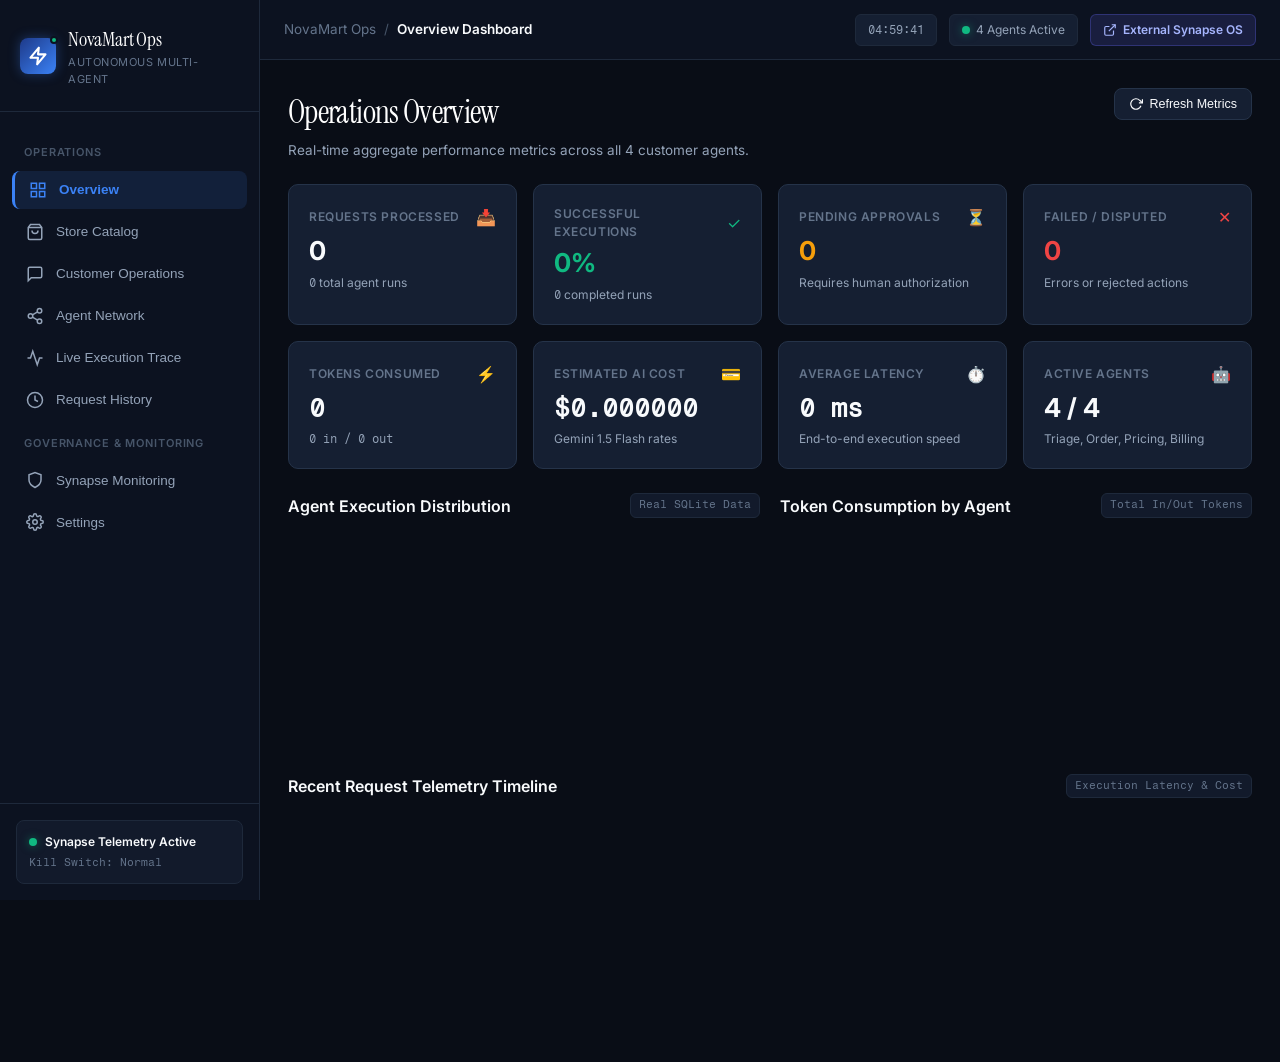
==== commit 1605d789: "feat: add interactive Storefront & Product Catalog tab and fix asset resilience - Added dedicated 'S" ====
--- a/static/index.html
+++ b/static/index.html
@@ -8,6 +8,31 @@
   <link rel="preconnect" href="https://fonts.gstatic.com" crossorigin>
   <link href="https://fonts.googleapis.com/css2?family=Fragment+Mono:ital,wght@0,400;0,500;1,400&family=Instrument+Serif:ital@0;1&family=Inter:wght@300;400;500;600;700&display=swap" rel="stylesheet">
   <link rel="stylesheet" href="/static/style.css">
+  <style>
+    /* Critical Base Layout Fallback */
+    :root {
+      --bg-base: #090d16;
+      --bg-sidebar: #0c1220;
+      --bg-surface: #0f172a;
+      --bg-card: #151f32;
+      --border-subtle: #1e293b;
+      --border-default: #253349;
+      --text-primary: #f8fafc;
+      --text-secondary: #94a3b8;
+      --text-muted: #64748b;
+      --primary: #3b82f6;
+      --font-sans: 'Inter', -apple-system, sans-serif;
+    }
+    * { box-sizing: border-box; margin: 0; padding: 0; }
+    body.dark-theme { background-color: var(--bg-base); color: var(--text-primary); font-family: var(--font-sans); min-height: 100vh; }
+    .app-shell { display: flex; min-height: 100vh; }
+    .sidebar { width: 260px; background-color: var(--bg-sidebar); border-right: 1px solid var(--border-subtle); flex-shrink: 0; display: flex; flex-direction: column; }
+    .main-wrapper { flex: 1; display: flex; flex-direction: column; min-width: 0; }
+    .top-header { height: 60px; background-color: var(--bg-sidebar); border-bottom: 1px solid var(--border-subtle); display: flex; align-items: center; justify-content: space-between; padding: 0 24px; }
+    .content-container { flex: 1; padding: 28px; max-width: 1400px; width: 100%; margin: 0 auto; }
+    .view-tab { display: none !important; }
+    .view-tab.active { display: block !important; }
+  </style>
 </head>
 <body class="dark-theme">
   <div class="app-shell">
@@ -36,6 +61,11 @@
           <span>Overview</span>
         </button>
 
+        <button class="nav-item" data-tab="catalog">
+          <svg width="18" height="18" viewBox="0 0 24 24" fill="none" stroke="currentColor" stroke-width="2"><path d="M6 2L3 6v14a2 2 0 0 0 2 2h14a2 2 0 0 0 2-2V6l-3-4z"></path><line x1="3" y1="6" x2="21" y2="6"></line><path d="M16 10a4 4 0 0 1-8 0"></path></svg>
+          <span>Store Catalog</span>
+        </button>
+
         <button class="nav-item" data-tab="customer-ops">
           <svg width="18" height="18" viewBox="0 0 24 24" fill="none" stroke="currentColor" stroke-width="2"><path d="M21 15a2 2 0 0 1-2 2H7l-4 4V5a2 2 0 0 1 2-2h14a2 2 0 0 1 2 2z"></path></svg>
           <span>Customer Operations</span>
@@ -227,6 +257,50 @@
               <div class="chart-body" id="recent-activity-chart">
                 <!-- Rendered dynamically via app.js -->
               </div>
+            </div>
+          </div>
+        </section>
+
+        <!-- ======================================================== -->
+        <!-- TAB 1.5: STOREFRONT & PRODUCT CATALOG                   -->
+        <!-- ======================================================== -->
+        <section id="tab-catalog" class="view-tab">
+          <div class="view-header">
+            <div>
+              <h1 class="view-title">Electronics Store Catalog</h1>
+              <p class="view-subtitle">Live product inventory with specs, pricing, and 1-click autonomous AI agent purchasing.</p>
+            </div>
+            <div class="header-actions">
+              <button class="btn-secondary" id="btn-refresh-catalog">
+                <svg width="14" height="14" viewBox="0 0 24 24" fill="none" stroke="currentColor" stroke-width="2"><path d="M23 4v6h-6"></path><path d="M20.49 15a9 9 0 1 1-2.12-9.36L23 10"></path></svg>
+                <span>Refresh Inventory</span>
+              </button>
+            </div>
+          </div>
+
+          <!-- Catalog Toolbar & Filters -->
+          <div class="card mb-4" style="padding: 16px 20px;">
+            <div style="display: flex; justify-content: space-between; align-items: center; flex-wrap: wrap; gap: 12px;">
+              <div class="catalog-filter-bar" id="catalog-category-filters">
+                <button class="filter-pill active" data-category="ALL">All Electronics</button>
+                <button class="filter-pill" data-category="laptop">Laptops</button>
+                <button class="filter-pill" data-category="phone">Smartphones</button>
+                <button class="filter-pill" data-category="headphones">Audio</button>
+                <button class="filter-pill" data-category="smartwatch">Wearables</button>
+                <button class="filter-pill" data-category="accessory">Accessories</button>
+              </div>
+              <div style="min-width: 260px; flex: 1; max-width: 360px;">
+                <input type="text" id="catalog-search-input" class="form-input" placeholder="Search products, models, specs..." style="padding: 8px 14px; font-size: 13px;">
+              </div>
+            </div>
+          </div>
+
+          <!-- Products Grid -->
+          <div class="product-catalog-grid" id="store-catalog-grid">
+            <!-- Dynamically populated via app.js -->
+            <div class="empty-placeholder">
+              <div class="btn-spinner"></div>
+              <div class="empty-desc" style="margin-top: 8px;">Loading NovaMart live product catalog...</div>
             </div>
           </div>
         </section>
--- a/static/style.css
+++ b/static/style.css
@@ -1318,6 +1318,194 @@
   box-shadow: 0 0 8px rgba(59, 130, 246, 0.5);
 }
 
+/* Product Storefront Catalog */
+.product-catalog-grid {
+  display: grid;
+  grid-template-columns: repeat(auto-fill, minmax(300px, 1fr));
+  gap: 20px;
+  margin-top: 20px;
+}
+
+.product-store-card {
+  background: var(--bg-card);
+  border: 1px solid var(--border-subtle);
+  border-radius: var(--radius-lg);
+  padding: 20px;
+  display: flex;
+  flex-direction: column;
+  justify-content: space-between;
+  transition: all 0.25s ease;
+  position: relative;
+  overflow: hidden;
+}
+
+.product-store-card:hover {
+  border-color: var(--primary);
+  transform: translateY(-3px);
+  box-shadow: 0 12px 24px -10px rgba(0, 0, 0, 0.5);
+}
+
+.product-store-card::before {
+  content: "";
+  position: absolute;
+  top: 0;
+  left: 0;
+  right: 0;
+  height: 3px;
+  background: linear-gradient(90deg, var(--primary), var(--accent-purple));
+  opacity: 0;
+  transition: opacity 0.25s ease;
+}
+
+.product-store-card:hover::before {
+  opacity: 1;
+}
+
+.product-card-top {
+  display: flex;
+  justify-content: space-between;
+  align-items: flex-start;
+  margin-bottom: 14px;
+}
+
+.product-icon-box {
+  width: 48px;
+  height: 48px;
+  border-radius: var(--radius-md);
+  background: var(--bg-surface);
+  border: 1px solid var(--border-default);
+  display: flex;
+  align-items: center;
+  justify-content: center;
+  font-size: 24px;
+  box-shadow: inset 0 1px 2px rgba(255, 255, 255, 0.05);
+}
+
+.product-category-badge {
+  font-size: 11px;
+  font-weight: 600;
+  text-transform: uppercase;
+  letter-spacing: 0.06em;
+  padding: 3px 8px;
+  border-radius: 999px;
+  background: var(--primary-subtle);
+  color: #93c5fd;
+  border: 1px solid rgba(59, 130, 246, 0.3);
+}
+
+.product-name-title {
+  font-size: 17px;
+  font-weight: 600;
+  color: var(--text-primary);
+  margin-bottom: 6px;
+}
+
+.product-desc-text {
+  font-size: 12.5px;
+  color: var(--text-secondary);
+  line-height: 1.45;
+  margin-bottom: 16px;
+  min-height: 36px;
+}
+
+.product-specs-chips {
+  display: flex;
+  flex-wrap: wrap;
+  gap: 6px;
+  margin-bottom: 16px;
+}
+
+.spec-chip {
+  font-size: 11px;
+  background: var(--bg-surface);
+  color: var(--text-muted);
+  border: 1px solid var(--border-subtle);
+  padding: 2px 7px;
+  border-radius: 4px;
+}
+
+.product-price-stock-row {
+  display: flex;
+  justify-content: space-between;
+  align-items: center;
+  padding-top: 14px;
+  margin-top: auto;
+  border-top: 1px solid var(--border-subtle);
+}
+
+.product-price-val {
+  font-family: var(--font-mono);
+  font-size: 19px;
+  font-weight: 700;
+  color: var(--text-primary);
+}
+
+.stock-pill {
+  font-size: 11.5px;
+  font-weight: 500;
+  padding: 3px 8px;
+  border-radius: 999px;
+  display: inline-flex;
+  align-items: center;
+  gap: 5px;
+}
+
+.stock-in {
+  background: var(--success-bg);
+  color: #6ee7b7;
+  border: 1px solid var(--success-border);
+}
+
+.stock-low {
+  background: var(--warning-bg);
+  color: #fcd34d;
+  border: 1px solid var(--warning-border);
+}
+
+.stock-out {
+  background: var(--danger-bg);
+  color: #fca5a5;
+  border: 1px solid var(--danger-border);
+}
+
+.product-card-actions {
+  display: grid;
+  grid-template-columns: 1fr 1fr;
+  gap: 8px;
+  margin-top: 14px;
+}
+
+.catalog-filter-bar {
+  display: flex;
+  flex-wrap: wrap;
+  gap: 8px;
+  align-items: center;
+  margin-bottom: 8px;
+}
+
+.filter-pill {
+  background: var(--bg-card);
+  border: 1px solid var(--border-subtle);
+  color: var(--text-secondary);
+  font-size: 12.5px;
+  font-weight: 500;
+  padding: 6px 14px;
+  border-radius: 999px;
+  cursor: pointer;
+  transition: all 0.2s ease;
+}
+
+.filter-pill:hover {
+  border-color: var(--border-accent);
+  color: var(--text-primary);
+}
+
+.filter-pill.active {
+  background: var(--primary);
+  border-color: var(--primary);
+  color: #ffffff;
+}
+
 /* Responsive */
 @media (max-width: 1100px) {
   .kpi-grid { grid-template-columns: repeat(2, 1fr); }
